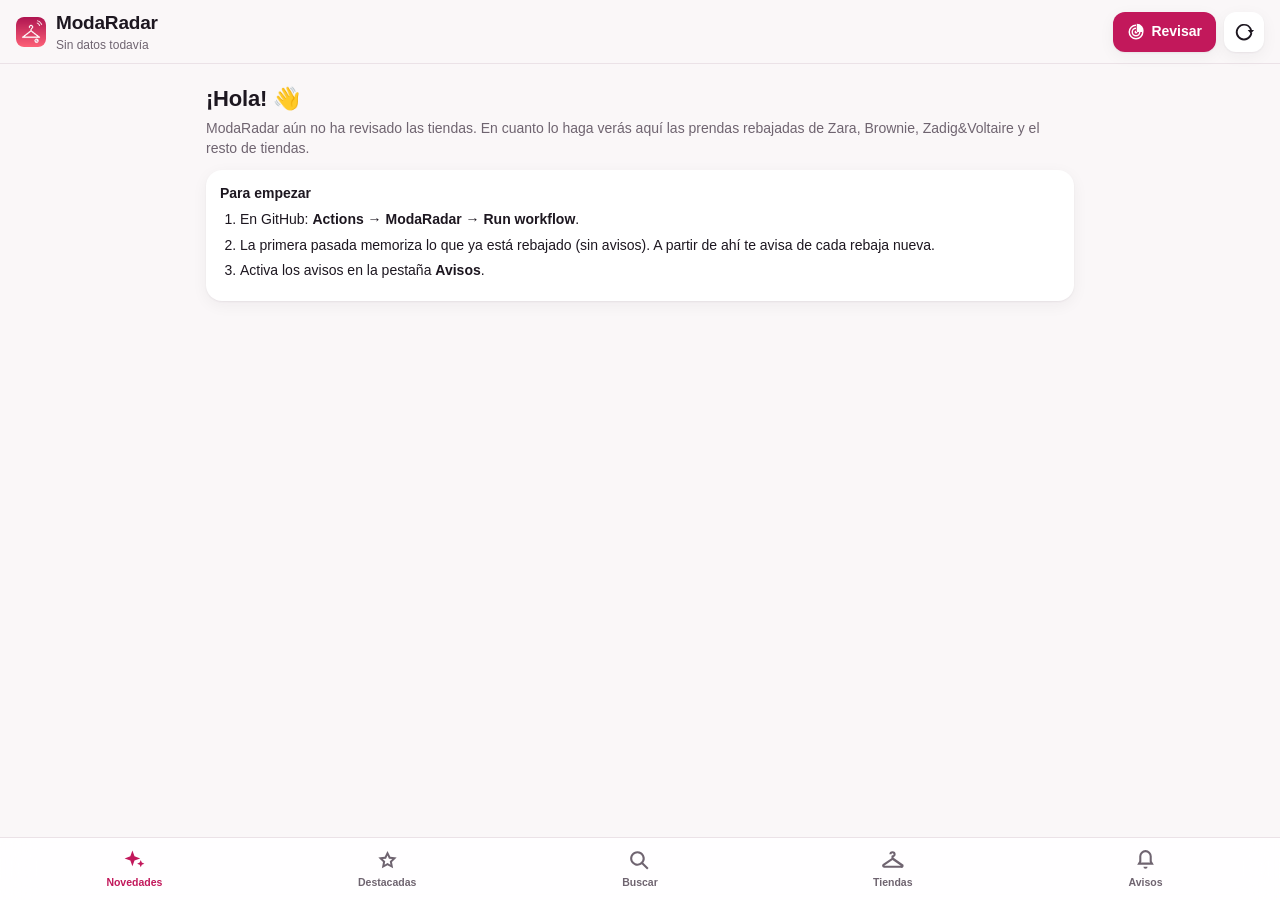
==== docs/index.html @ 4d30e572 "ModaRadar: avisos de rebajas y outlet de moda mujer Radar en Python (GitHub Actions cada 15 min con " ====
<!doctype html>
<html lang="es">
<head>
  <meta charset="utf-8">
  <meta name="viewport" content="width=device-width, initial-scale=1, viewport-fit=cover">
  <title>ModaRadar</title>
  <meta name="description" content="Avisos de rebajas y outlet de moda mujer: Zara, Brownie, Zadig&amp;Voltaire y más tiendas.">
  <meta name="theme-color" content="#faf7f8" media="(prefers-color-scheme: light)">
  <meta name="theme-color" content="#141016" media="(prefers-color-scheme: dark)">
  <meta name="apple-mobile-web-app-capable" content="yes">
  <meta name="mobile-web-app-capable" content="yes">
  <meta name="apple-mobile-web-app-title" content="ModaRadar">
  <meta name="apple-mobile-web-app-status-bar-style" content="default">
  <meta name="format-detection" content="telephone=no">
  <link rel="manifest" href="manifest.webmanifest">
  <link rel="icon" type="image/png" sizes="192x192" href="icons/icon-192.png">
  <link rel="apple-touch-icon" href="icons/apple-touch-icon.png">
  <link rel="stylesheet" href="styles.css">
</head>
<body>
  <header class="topbar">
    <div class="brand">
      <img src="icons/icon-192.png" alt="" width="30" height="30">
      <div>
        <h1>ModaRadar</h1>
        <p id="updated" class="muted">Cargando…</p>
      </div>
    </div>
    <div class="top-actions">
      <button id="runnow" class="run-btn" aria-label="Revisar las tiendas ahora">
        <svg viewBox="0 0 24 24" width="18" height="18" aria-hidden="true"><path fill="currentColor" d="M12 2a10 10 0 1 0 10 10h-2a8 8 0 1 1-8-8V2Zm0 4a6 6 0 1 0 6 6h-2a4 4 0 1 1-4-4V6Zm0 4a2 2 0 1 0 2 2h-2v-2Zm1-8.9V12h8.9A9 9 0 0 0 13 1.1Z"/></svg>
        <span>Revisar</span>
      </button>
      <button id="refresh" class="icon-btn" aria-label="Recargar los datos">
        <svg viewBox="0 0 24 24" width="22" height="22" aria-hidden="true"><path fill="currentColor" d="M12 5a7 7 0 0 1 6.6 4.7h-2.6l3.5 4.3 3.5-4.3h-2.3A9 9 0 1 0 21 13h-2a7 7 0 1 1-7-8Z"/></svg>
      </button>
    </div>
  </header>
  <div id="toast" class="toast" role="status" aria-live="polite" hidden></div>

  <div id="install-hint" class="install-hint" hidden>
    <span>Instálala: pulsa <b>Compartir</b> <svg viewBox="0 0 24 24" width="16" height="16" aria-hidden="true"><path fill="currentColor" d="M12 2 7.5 6.5l1.4 1.4L11 5.8V15h2V5.8l2.1 2.1 1.4-1.4L12 2ZM5 10v10a2 2 0 0 0 2 2h10a2 2 0 0 0 2-2V10h-3v2h1v8H7v-8h1v-2H5Z"/></svg> y luego <b>Añadir a pantalla de inicio</b>.</span>
    <button class="link-btn" data-dismiss-install>Cerrar</button>
  </div>

  <main id="view" tabindex="-1"></main>

  <nav class="tabbar" role="tablist">
    <button role="tab" data-tab="novedades" aria-selected="true">
      <svg viewBox="0 0 24 24" aria-hidden="true"><path fill="currentColor" d="M10 2.5 12 8l5.5 2-5.5 2-2 5.5L8 12l-5.5-2L8 8l2-5.5Zm8 9 1 2.5 2.5 1-2.5 1-1 2.5-1-2.5-2.5-1 2.5-1 1-2.5Z"/></svg>
      <span>Novedades</span>
    </button>
    <button role="tab" data-tab="destacadas" aria-selected="false">
      <svg viewBox="0 0 24 24" aria-hidden="true"><path fill="currentColor" d="m12 2.8 2.7 5.6 6.1.8-4.5 4.2 1.1 6.1L12 16.6l-5.4 2.9 1.1-6.1-4.5-4.2 6.1-.8L12 2.8Zm0 4.5-1.4 2.9-3.2.4 2.4 2.2-.6 3.2 2.8-1.5 2.8 1.5-.6-3.2 2.4-2.2-3.2-.4L12 7.3Z"/></svg>
      <span>Destacadas</span>
    </button>
    <button role="tab" data-tab="buscar" aria-selected="false">
      <svg viewBox="0 0 24 24" aria-hidden="true"><path fill="currentColor" d="M10 3a7 7 0 0 1 5.6 11.2l5.1 5.1-1.4 1.4-5.1-5.1A7 7 0 1 1 10 3Zm0 2a5 5 0 1 0 0 10 5 5 0 0 0 0-10Z"/></svg>
      <span>Buscar</span>
    </button>
    <button role="tab" data-tab="tiendas" aria-selected="false">
      <svg viewBox="0 0 24 24" aria-hidden="true"><path fill="currentColor" d="M12 3a3 3 0 0 1 3 3c0 1.2-.7 2.2-1.7 2.7l-.3.1v.6l8.2 5.6A2 2 0 0 1 20.1 19H3.9a2 2 0 0 1-1.1-3.6L11 9.8V8a1 1 0 0 1 .7-1A1 1 0 1 0 11 6H9a3 3 0 0 1 3-3Zm0 8.5L4 17h16l-8-5.5Z"/></svg>
      <span>Tiendas</span>
    </button>
    <button role="tab" data-tab="avisos" aria-selected="false">
      <svg viewBox="0 0 24 24" aria-hidden="true"><path fill="currentColor" d="M12 2a6 6 0 0 1 6 6v4.6l2 3.4H4l2-3.4V8a6 6 0 0 1 6-6Zm0 2a4 4 0 0 0-4 4v5.2L7.5 14h9l-.5-.8V8a4 4 0 0 0-4-4Zm-2 14h4a2 2 0 0 1-4 0Z"/></svg>
      <span>Avisos</span>
    </button>
  </nav>

  <script src="app.js" defer></script>
</body>
</html>
---- docs/styles.css ----
:root {
  --bg: #faf7f8;
  --surface: #ffffff;
  --surface-2: #f3edf0;
  --text: #1d1720;
  --muted: #6f6470;
  --line: #ebe2e7;
  --accent: #c2185b;        /* fucsia */
  --accent-ink: #ffffff;
  --accent-soft: #fce4ee;
  --hot: #e5383b;
  --gold: #f5b700;
  --ok: #16865a;
  --ok-soft: #dff5ea;
  --warn: #b25e00;
  --warn-soft: #fff0d9;
  --bad: #c2271b;
  --bad-soft: #fde4e1;
  --info: #3657d6;
  --info-soft: #e5ebff;
  --radius: 16px;
  --shadow: 0 1px 2px rgba(40, 20, 35, .06), 0 4px 16px rgba(40, 20, 35, .05);
  --tabbar-h: 58px;
  color-scheme: light;
}
@media (prefers-color-scheme: dark) {
  :root:not([data-theme="light"]) {
    --bg: #141016;
    --surface: #1f1a22;
    --surface-2: #2a232e;
    --text: #f6eef3;
    --muted: #b3a6b0;
    --line: #382f3c;
    --accent: #ff6fa3;
    --accent-ink: #1d1720;
    --accent-soft: #3d1a2a;
    --hot: #ff6b6b;
    --ok: #4cd394;
    --ok-soft: #173327;
    --warn: #ffb547;
    --warn-soft: #3a2b14;
    --bad: #ff7a6b;
    --bad-soft: #3d1c1a;
    --info: #8ea6ff;
    --info-soft: #1f2748;
    --shadow: none;
    color-scheme: dark;
  }
}
:root[data-theme="dark"] {
  --bg: #141016; --surface: #1f1a22; --surface-2: #2a232e; --text: #f6eef3; --muted: #b3a6b0;
  --line: #382f3c; --accent: #ff6fa3; --accent-ink: #1d1720; --accent-soft: #3d1a2a; --hot: #ff6b6b; --ok: #4cd394; --ok-soft: #173327;
  --warn: #ffb547; --warn-soft: #3a2b14; --bad: #ff7a6b; --bad-soft: #3d1c1a; --info: #8ea6ff;
  --info-soft: #1f2748; --shadow: none; color-scheme: dark;
}

* { box-sizing: border-box; }
html { -webkit-text-size-adjust: 100%; }
body {
  margin: 0;
  background: var(--bg);
  color: var(--text);
  font: 15px/1.4 -apple-system, BlinkMacSystemFont, "SF Pro Text", "Segoe UI", Roboto, sans-serif;
  -webkit-font-smoothing: antialiased;
  overflow-x: hidden;
}
button { font: inherit; color: inherit; }
a { color: var(--info); }
img { display: block; }
.muted { color: var(--muted); }
[hidden] { display: none !important; }

/* ── barra superior ─────────────────────────────────────────────────────── */
.topbar {
  position: sticky; top: 0; z-index: 10;
  display: flex; align-items: center; justify-content: space-between;
  padding: calc(env(safe-area-inset-top) + 10px) 16px 10px;
  background: color-mix(in srgb, var(--bg) 86%, transparent);
  -webkit-backdrop-filter: saturate(180%) blur(18px);
  backdrop-filter: saturate(180%) blur(18px);
  border-bottom: 1px solid var(--line);
}
.brand { display: flex; align-items: center; gap: 10px; }
.brand img { border-radius: 8px; }
.brand h1 { font-size: 19px; margin: 0; letter-spacing: -.01em; }
.brand p { margin: 0; font-size: 12px; }
.icon-btn {
  width: 40px; height: 40px; border-radius: 12px; border: 0;
  background: var(--surface); box-shadow: var(--shadow);
  display: grid; place-items: center; cursor: pointer;
}
.icon-btn.spin svg { animation: spin .8s linear infinite; }
.top-actions { display: flex; gap: 8px; align-items: center; }
.run-btn {
  height: 40px; padding: 0 14px; border-radius: 12px; border: 0; cursor: pointer;
  display: inline-flex; align-items: center; gap: 6px; font-weight: 700; font-size: 14px;
  background: var(--accent); color: var(--accent-ink); box-shadow: var(--shadow);
}
.run-btn[disabled] { opacity: .75; cursor: default; }
.run-btn.busy svg { animation: spin 1.2s linear infinite; }
.toast {
  position: fixed; left: 50%; transform: translateX(-50%); z-index: 20;
  bottom: calc(var(--tabbar-h) + env(safe-area-inset-bottom) + 14px);
  max-width: min(92vw, 520px); padding: 11px 16px; border-radius: 14px;
  background: var(--text); color: var(--bg); font-size: 14px; font-weight: 600; text-align: center;
  box-shadow: 0 6px 24px rgba(0, 0, 0, .25);
}
.field { display: flex; gap: 8px; margin-top: 10px; }
.field input {
  flex: 1; min-width: 0; padding: 10px 12px; border-radius: 10px; border: 1px solid var(--line);
  background: var(--surface-2); color: var(--text); font-size: 16px;
}
@keyframes spin { to { transform: rotate(360deg); } }

.install-hint {
  margin: 12px 16px 0; padding: 10px 12px; border-radius: 12px;
  background: var(--info-soft); color: var(--text); font-size: 13px;
  display: flex; gap: 10px; align-items: center; justify-content: space-between;
}
.install-hint svg { vertical-align: -3px; }
.link-btn { background: none; border: 0; color: var(--info); padding: 4px; cursor: pointer; }

/* ── contenido ──────────────────────────────────────────────────────────── */
main {
  padding: 12px 16px calc(var(--tabbar-h) + env(safe-area-inset-bottom) + 24px);
  max-width: 760px; margin: 0 auto; outline: none;
}
h2.section { font-size: 22px; margin: 8px 0 4px; letter-spacing: -.01em; }
h3.sub { font-size: 13px; text-transform: uppercase; letter-spacing: .06em; color: var(--muted); margin: 22px 4px 8px; font-weight: 600; }
.lead { margin: 0 0 12px; color: var(--muted); font-size: 14px; }

.segmented {
  display: grid; grid-auto-flow: column; grid-auto-columns: 1fr;
  background: var(--surface-2); padding: 3px; border-radius: 11px; margin: 4px 0 12px;
}
.segmented button {
  border: 0; background: none; padding: 7px 6px; border-radius: 9px; font-size: 13px; font-weight: 600;
  color: var(--muted); cursor: pointer; white-space: nowrap;
}
.segmented button[aria-pressed="true"] { background: var(--surface); color: var(--text); box-shadow: var(--shadow); }

.chips { display: flex; gap: 8px; overflow-x: auto; padding: 2px 0 10px; scrollbar-width: none; margin: 0 -16px; padding-left: 16px; padding-right: 16px; }
.chips::-webkit-scrollbar { display: none; }
.chip {
  flex: none; border: 1px solid var(--line); background: var(--surface); border-radius: 999px;
  padding: 6px 12px; font-size: 13px; cursor: pointer; white-space: nowrap;
}
.chip[aria-pressed="true"] { background: var(--text); color: var(--bg); border-color: var(--text); }
select.chip { appearance: none; -webkit-appearance: none; padding-right: 26px;
  background-image: linear-gradient(45deg, transparent 50%, currentColor 50%), linear-gradient(135deg, currentColor 50%, transparent 50%);
  background-position: calc(100% - 13px) 50%, calc(100% - 9px) 50%; background-size: 4px 4px; background-repeat: no-repeat; }

.list { display: grid; gap: 10px; }
.card {
  display: grid; grid-template-columns: 76px 1fr; gap: 12px; align-items: start;
  background: var(--surface); border-radius: var(--radius); padding: 10px; box-shadow: var(--shadow);
  text-decoration: none; color: inherit; position: relative; min-width: 0;
}
.card.noimg { grid-template-columns: 1fr; }
.thumb {
  width: 76px; height: 76px; border-radius: 12px; background: #fff; object-fit: cover;
  border: 1px solid var(--line);
}
.thumb.ph { display: grid; place-items: center; color: var(--muted); font-size: 26px; background: var(--surface-2); }
.card .body { min-width: 0; }
.card .title {
  font-weight: 600; font-size: 14.5px; line-height: 1.3; margin: 0 0 4px;
  display: -webkit-box; -webkit-line-clamp: 3; -webkit-box-orient: vertical; overflow: hidden; overflow-wrap: anywhere;
}
.meta { display: flex; flex-wrap: wrap; gap: 6px; align-items: center; font-size: 12.5px; color: var(--muted); }
.price { font-weight: 700; font-size: 16px; color: var(--text); font-variant-numeric: tabular-nums; }
.price s { color: var(--muted); font-weight: 400; font-size: 12.5px; margin-left: 4px; }
.pill { font-size: 11.5px; font-weight: 600; padding: 2px 8px; border-radius: 999px; white-space: nowrap; }
.pill.ok { background: var(--ok-soft); color: var(--ok); }
.pill.no { background: var(--bad-soft); color: var(--bad); }
.pill.warn { background: var(--warn-soft); color: var(--warn); }
.pill.info { background: var(--info-soft); color: var(--info); }
.pill.accent { background: var(--accent-soft); color: var(--accent); }
.hint { margin-top: 6px; font-size: 12.5px; color: var(--ok); font-weight: 600; }
.value { margin-top: 6px; font-size: 12.5px; line-height: 1.45; color: var(--muted); display: grid; gap: 2px; }
.value div { overflow-wrap: anywhere; }
.hint a { color: inherit; }

.empty { text-align: center; color: var(--muted); padding: 36px 12px; }
.empty b { color: var(--text); display: block; font-size: 16px; margin-bottom: 4px; }

/* ── buscador ───────────────────────────────────────────────────────────── */
.search {
  display: flex; align-items: center; gap: 8px; background: var(--surface-2); border-radius: 12px;
  padding: 0 12px; margin: 6px 0 10px;
}
.search input {
  flex: 1; border: 0; background: none; padding: 11px 0; font-size: 16px; color: var(--text); outline: none; min-width: 0;
}
.quick { display: grid; grid-template-columns: repeat(2, minmax(0, 1fr)); gap: 8px; margin-bottom: 14px; }
.quick a {
  display: flex; align-items: center; justify-content: center; gap: 6px; text-decoration: none; color: var(--text);
  background: var(--surface); border-radius: 12px; padding: 10px 8px; font-size: 13.5px; font-weight: 600; box-shadow: var(--shadow);
  text-align: center;
}
.quick a small { display: block; font-weight: 400; color: var(--muted); font-size: 11px; }

.compare { background: var(--surface); border-radius: var(--radius); padding: 12px; box-shadow: var(--shadow); }
.compare h4 { margin: 0 0 8px; font-size: 14.5px; line-height: 1.3; overflow-wrap: anywhere; }
.offer { display: grid; grid-template-columns: 1fr auto; gap: 8px; align-items: center; padding: 8px 0; border-top: 1px solid var(--line); text-decoration: none; color: inherit; }
.offer:first-of-type { border-top: 0; }
.offer .who { font-size: 13.5px; min-width: 0; }
.offer .who small { display: block; color: var(--muted); font-size: 12px; white-space: nowrap; overflow: hidden; text-overflow: ellipsis; }
.offer.best .price { color: var(--ok); }
.badge-best { font-size: 11px; font-weight: 700; color: var(--ok); margin-left: 4px; }

/* ── tiendas ────────────────────────────────────────────────────────────── */
.store { background: var(--surface); border-radius: var(--radius); padding: 14px; box-shadow: var(--shadow); }
.store-head { display: grid; grid-template-columns: 52px 1fr; gap: 12px; align-items: center; }
.ring { --v: 0; width: 52px; height: 52px; border-radius: 50%; display: grid; place-items: center;
  background: conic-gradient(var(--ring-color, var(--ok)) calc(var(--v) * 1%), var(--surface-2) 0); }
.ring span { width: 42px; height: 42px; border-radius: 50%; background: var(--surface); display: grid; place-items: center; font-weight: 800; font-size: 15px; }
.store h4 { margin: 0; font-size: 16px; display: flex; gap: 6px; align-items: center; flex-wrap: wrap; }
.store .facts { margin: 10px 0 0; display: grid; gap: 6px; font-size: 13px; }
.store .facts div { display: flex; justify-content: space-between; gap: 12px; }
.store .facts dt { color: var(--muted); }
.store .facts dd { margin: 0; text-align: right; font-weight: 600; }
.store .note { margin: 10px 0 0; font-size: 12.5px; color: var(--warn); background: var(--warn-soft); padding: 8px 10px; border-radius: 10px; }
.store .actions { display: flex; gap: 8px; margin-top: 12px; flex-wrap: wrap; }
.btn {
  display: inline-flex; align-items: center; gap: 6px; padding: 8px 14px; border-radius: 10px; border: 0; cursor: pointer;
  background: var(--accent); color: var(--accent-ink); text-decoration: none; font-weight: 600; font-size: 13.5px;
}
.btn.ghost { background: var(--surface-2); color: var(--text); }
.stars { color: var(--gold); letter-spacing: 1px; }

.tips { background: var(--surface); border-radius: var(--radius); padding: 4px 14px; box-shadow: var(--shadow); }
.tips li { padding: 10px 0; border-top: 1px solid var(--line); font-size: 13.5px; list-style: none; }
.tips li:first-child { border-top: 0; }
.tips ul { margin: 0; padding: 0; }

/* ── avisos ─────────────────────────────────────────────────────────────── */
.panel { background: var(--surface); border-radius: var(--radius); padding: 14px; box-shadow: var(--shadow); font-size: 14px; }
.panel ol { margin: 6px 0 0; padding-left: 20px; }
.panel li { margin: 6px 0; }
.status-row { display: grid; grid-template-columns: 1fr auto; gap: 8px; padding: 9px 0; border-top: 1px solid var(--line); align-items: center; font-size: 13.5px; }
.status-row:first-child { border-top: 0; }
.status-row small { display: block; color: var(--muted); font-size: 12px; overflow-wrap: anywhere; }
.tags { display: flex; flex-wrap: wrap; gap: 6px; margin-top: 6px; }
code { background: var(--surface-2); padding: 1px 5px; border-radius: 6px; font-size: 12.5px; }

/* ── barra de pestañas ──────────────────────────────────────────────────── */
.tabbar {
  position: fixed; left: 0; right: 0; bottom: 0; z-index: 10;
  display: grid; grid-template-columns: repeat(5, 1fr);
  padding: 6px 8px calc(env(safe-area-inset-bottom) + 6px);
  background: color-mix(in srgb, var(--surface) 88%, transparent);
  -webkit-backdrop-filter: saturate(180%) blur(18px);
  backdrop-filter: saturate(180%) blur(18px);
  border-top: 1px solid var(--line);
}
.tabbar button {
  border: 0; background: none; display: grid; justify-items: center; gap: 2px; padding: 4px 0; cursor: pointer;
  color: var(--muted); font-size: 10.5px; font-weight: 600;
}
.tabbar svg { width: 25px; height: 25px; }
.tabbar button[aria-selected="true"] { color: var(--accent); }

@media (min-width: 640px) {
  .quick { grid-template-columns: repeat(4, minmax(0, 1fr)); }
}
@media (prefers-reduced-motion: reduce) { .icon-btn.spin svg { animation: none; } }

/* chollos */
.pill.hot { background: linear-gradient(135deg, #ff5d73, #d6204e); color: #fff; }
.hint.hot { color: var(--accent); }
.card.deal { box-shadow: inset 0 0 0 1.5px color-mix(in srgb, var(--accent) 45%, transparent), var(--shadow); }
.card.tap { cursor: pointer; -webkit-tap-highlight-color: transparent; }
.card.tap:active { transform: scale(.985); }
select.chip[aria-pressed="true"] { background-color: var(--text); color: var(--bg); border-color: var(--text); }

/* ficha del producto */
body.locked { overflow: hidden; }
.sheet-back { position: fixed; inset: 0; z-index: 60; background: rgba(10, 10, 25, .45); display: flex; align-items: flex-end; justify-content: center; animation: sheet-fade .15s ease-out; }
.sheet { position: relative; width: 100%; max-width: 640px; max-height: 88vh; overflow-y: auto; overscroll-behavior: contain;
  background: var(--bg); border-radius: 22px 22px 0 0; padding: 10px 16px calc(20px + env(safe-area-inset-bottom)); animation: sheet-up .22s ease-out; }
.sheet .grab { width: 40px; height: 5px; border-radius: 3px; background: var(--line); margin: 0 auto 10px; }
.sheet-x { position: absolute; top: 10px; right: 12px; width: 32px; height: 32px; border-radius: 50%; border: 0; background: var(--surface-2); color: var(--text); font-size: 15px; cursor: pointer; }
.sheet-top { display: grid; grid-template-columns: 96px 1fr; gap: 12px; align-items: start; padding-right: 36px; }
.sheet-top .thumb { width: 96px; height: 96px; }
.sheet-top .title { margin: 0 0 6px; font-weight: 700; font-size: 16px; line-height: 1.3; overflow-wrap: anywhere; }
.deal-box { margin-top: 12px; padding: 10px 12px; border-radius: 12px; background: var(--accent-soft); color: var(--accent); font-size: 14px; }
.sheet-actions { display: flex; gap: 8px; margin-top: 12px; flex-wrap: wrap; }
.sheet-actions .btn:first-child { flex: 1; text-align: center; }
.sheet-note { margin: 8px 0 0; font-size: 12.5px; }
.offer.current { background: var(--surface-2); margin: 0 -12px; padding-left: 12px; padding-right: 12px; }
.toplist div { display: flex; justify-content: space-between; gap: 10px; padding: 5px 0; border-top: 1px solid var(--line); font-size: 14px; }
.toplist div:first-child { border-top: 0; }
.toplist small { display: block; }
@keyframes sheet-up { from { transform: translateY(40px); opacity: .6; } to { transform: none; opacity: 1; } }
@keyframes sheet-fade { from { opacity: 0; } to { opacity: 1; } }
@media (prefers-reduced-motion: reduce) { .sheet, .sheet-back { animation: none; } }

/* colecciones vigiladas */
.kind-best { font-size: 13px; padding: 2px 0 8px; color: var(--text); }
.offer.tap { cursor: pointer; }
.offer.tap:active { background: var(--surface-2); }
.more-row { width: 100%; margin-top: 8px; }

/* ── ModaRadar: cuadrícula de prendas ───────────────────────────────────── */
.grid { display: grid; grid-template-columns: repeat(2, minmax(0, 1fr)); gap: 12px 10px; }
.pcard { background: var(--surface); border-radius: var(--radius); overflow: hidden; box-shadow: var(--shadow); min-width: 0; cursor: pointer; -webkit-tap-highlight-color: transparent; }
.pcard:active { transform: scale(.985); }
.pcard.hot { box-shadow: inset 0 0 0 1.5px color-mix(in srgb, var(--hot) 55%, transparent), var(--shadow); }
.pmedia { position: relative; aspect-ratio: 3 / 4; background: var(--surface-2); }
.pimg { width: 100%; height: 100%; object-fit: cover; }
.pimg.ph, .simg.ph { display: grid; place-items: center; font-size: 40px; color: var(--muted); }
.off { position: absolute; left: 8px; top: 8px; background: var(--accent); color: #fff; font-weight: 800; font-size: 13px;
  padding: 3px 8px; border-radius: 999px; font-variant-numeric: tabular-nums; box-shadow: 0 2px 8px rgba(0,0,0,.15); }
.off.hot { background: linear-gradient(135deg, #ff5d73, #d6204e); }
.off.big { font-size: 16px; padding: 5px 11px; left: 12px; top: 12px; }
.star { position: absolute; right: 8px; top: 8px; font-size: 14px; background: rgba(255,255,255,.9); border-radius: 999px; padding: 2px 5px; }
.sold { position: absolute; left: 0; right: 0; bottom: 0; background: rgba(20, 16, 22, .72); color: #fff; font-size: 12px; font-weight: 700; text-align: center; padding: 5px; letter-spacing: .02em; }
.pbody { padding: 8px 10px 10px; display: grid; gap: 3px; }
.pshop { font-size: 11.5px; font-weight: 700; color: var(--muted); text-transform: uppercase; letter-spacing: .04em; white-space: nowrap; overflow: hidden; text-overflow: ellipsis; }
.ptitle { margin: 0; font-size: 13.5px; line-height: 1.3; font-weight: 500; display: -webkit-box; -webkit-line-clamp: 2; -webkit-box-orient: vertical; overflow: hidden; overflow-wrap: anywhere; min-height: 2.6em; }
.prices { display: flex; align-items: baseline; gap: 6px; flex-wrap: wrap; }
.prices .price { color: var(--accent); font-size: 16px; }
.was { color: var(--muted); font-size: 12.5px; font-weight: 400; }
.price.sm { font-size: 14px; }
.price.lg { font-size: 22px; color: var(--accent); }
.psizes { font-size: 11.5px; color: var(--text); white-space: nowrap; overflow: hidden; text-overflow: ellipsis; }
.psizes .mine, .size.mine { color: var(--ok); }
.drop { color: var(--warn); font-weight: 600; }
.pill.star-pill { background: #fff4cc; color: #8a6200; }
.linkchip { text-decoration: none; color: var(--text); }
p.note { margin: 0 0 12px; font-size: 12.5px; color: var(--muted); background: var(--surface-2); padding: 8px 10px; border-radius: 10px; }
.store p.note { color: var(--warn); background: var(--warn-soft); margin-top: 10px; }
.ring span { font-size: 13px; }
.facts-box { margin-top: 12px; display: grid; gap: 4px; font-size: 13.5px; }
.size-chips { display: flex; flex-wrap: wrap; gap: 6px; }
.size { border: 1px solid var(--line); background: var(--surface); border-radius: 8px; padding: 4px 10px; font-size: 13px; font-weight: 600; }
.size.mine { border-color: var(--ok); background: var(--ok-soft); }
.sheet-media { position: relative; margin: 0 -16px 12px; background: var(--surface-2); }
.simg { width: 100%; max-height: 52vh; aspect-ratio: 3 / 4; object-fit: contain; background: var(--surface-2); }
.stitle { margin: 0 0 6px; font-weight: 700; font-size: 17px; line-height: 1.3; padding-right: 8px; overflow-wrap: anywhere; }
.sheet .grid { margin-top: 4px; }
.kind-best { margin: -2px 4px 8px; }
@media (min-width: 560px) { .grid { grid-template-columns: repeat(3, minmax(0, 1fr)); } }
@media (min-width: 720px) { .grid { grid-template-columns: repeat(4, minmax(0, 1fr)); } main { max-width: 900px; } }
.sheet-x { z-index: 3; box-shadow: var(--shadow); }
.ring { width: 58px; height: 58px; }
.ring span { width: 47px; height: 47px; font-size: 12.5px; letter-spacing: -.03em; }
.store-head { grid-template-columns: 58px 1fr; }
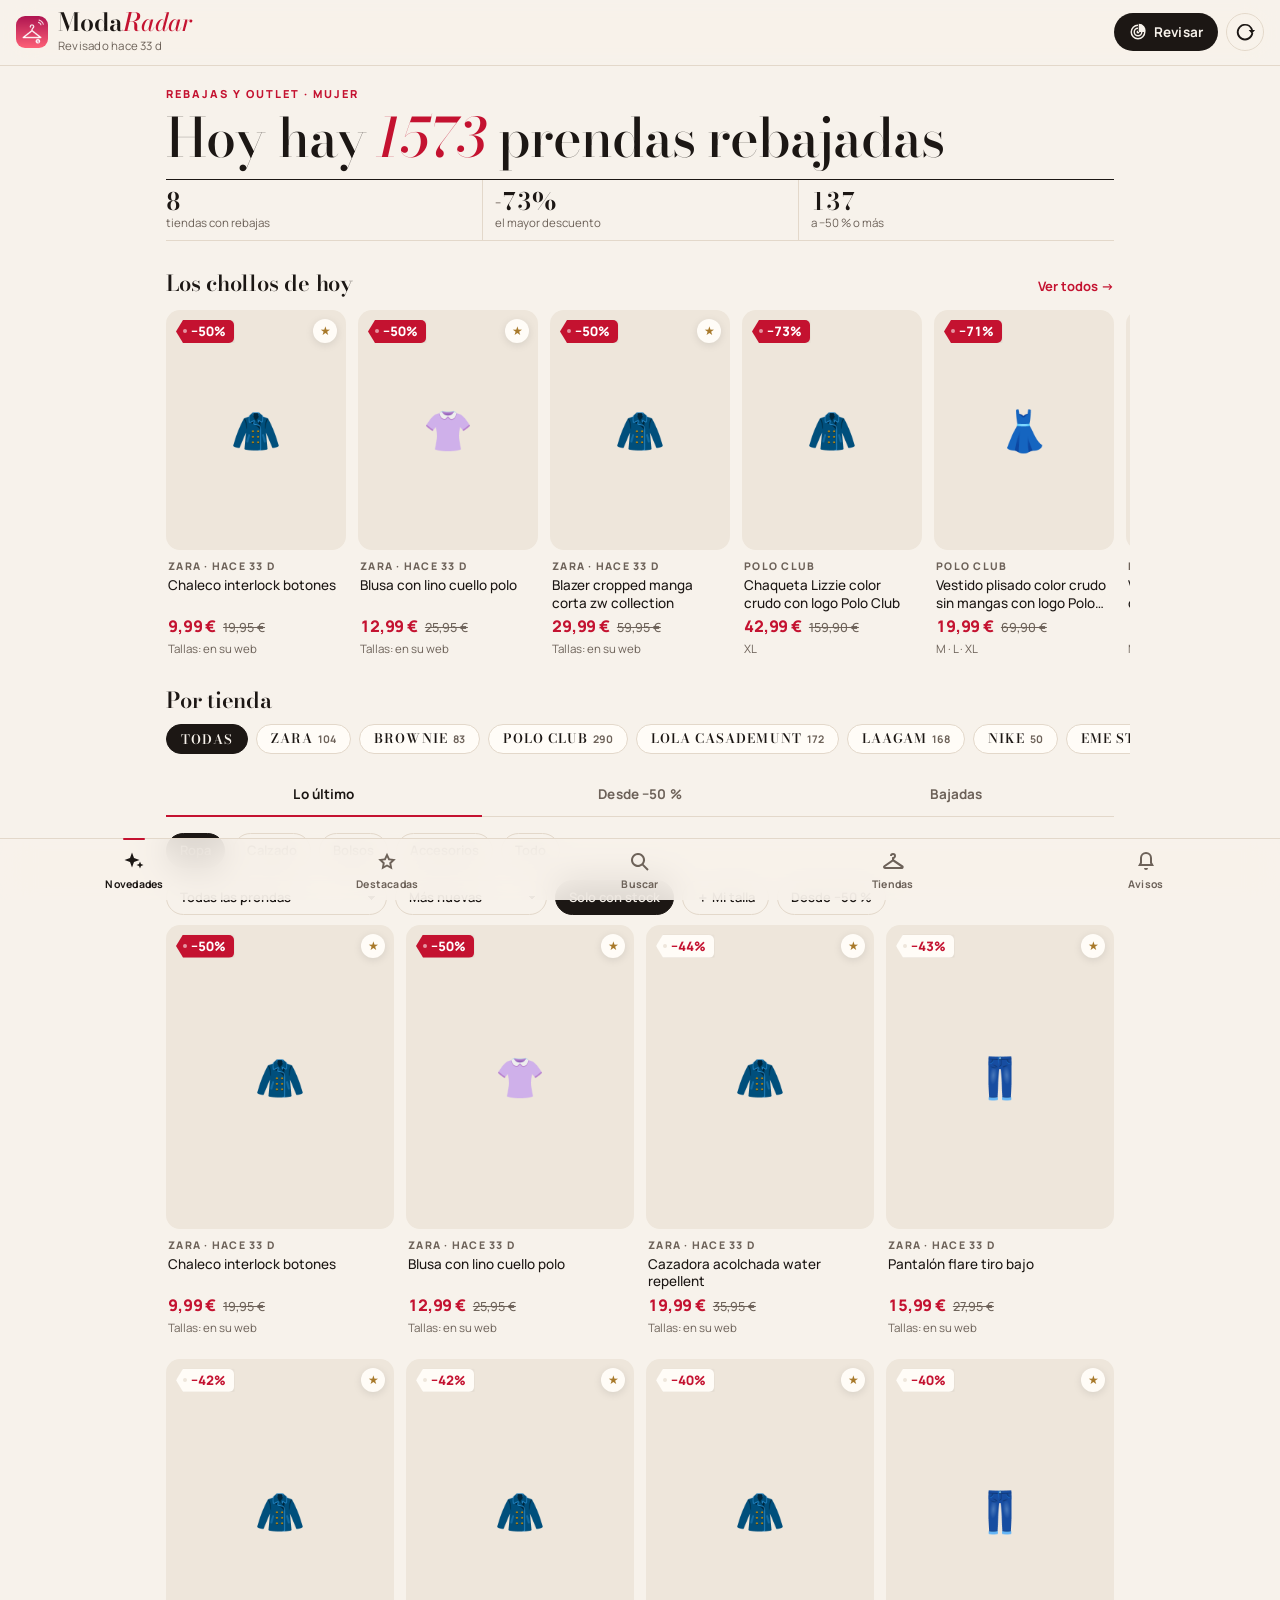
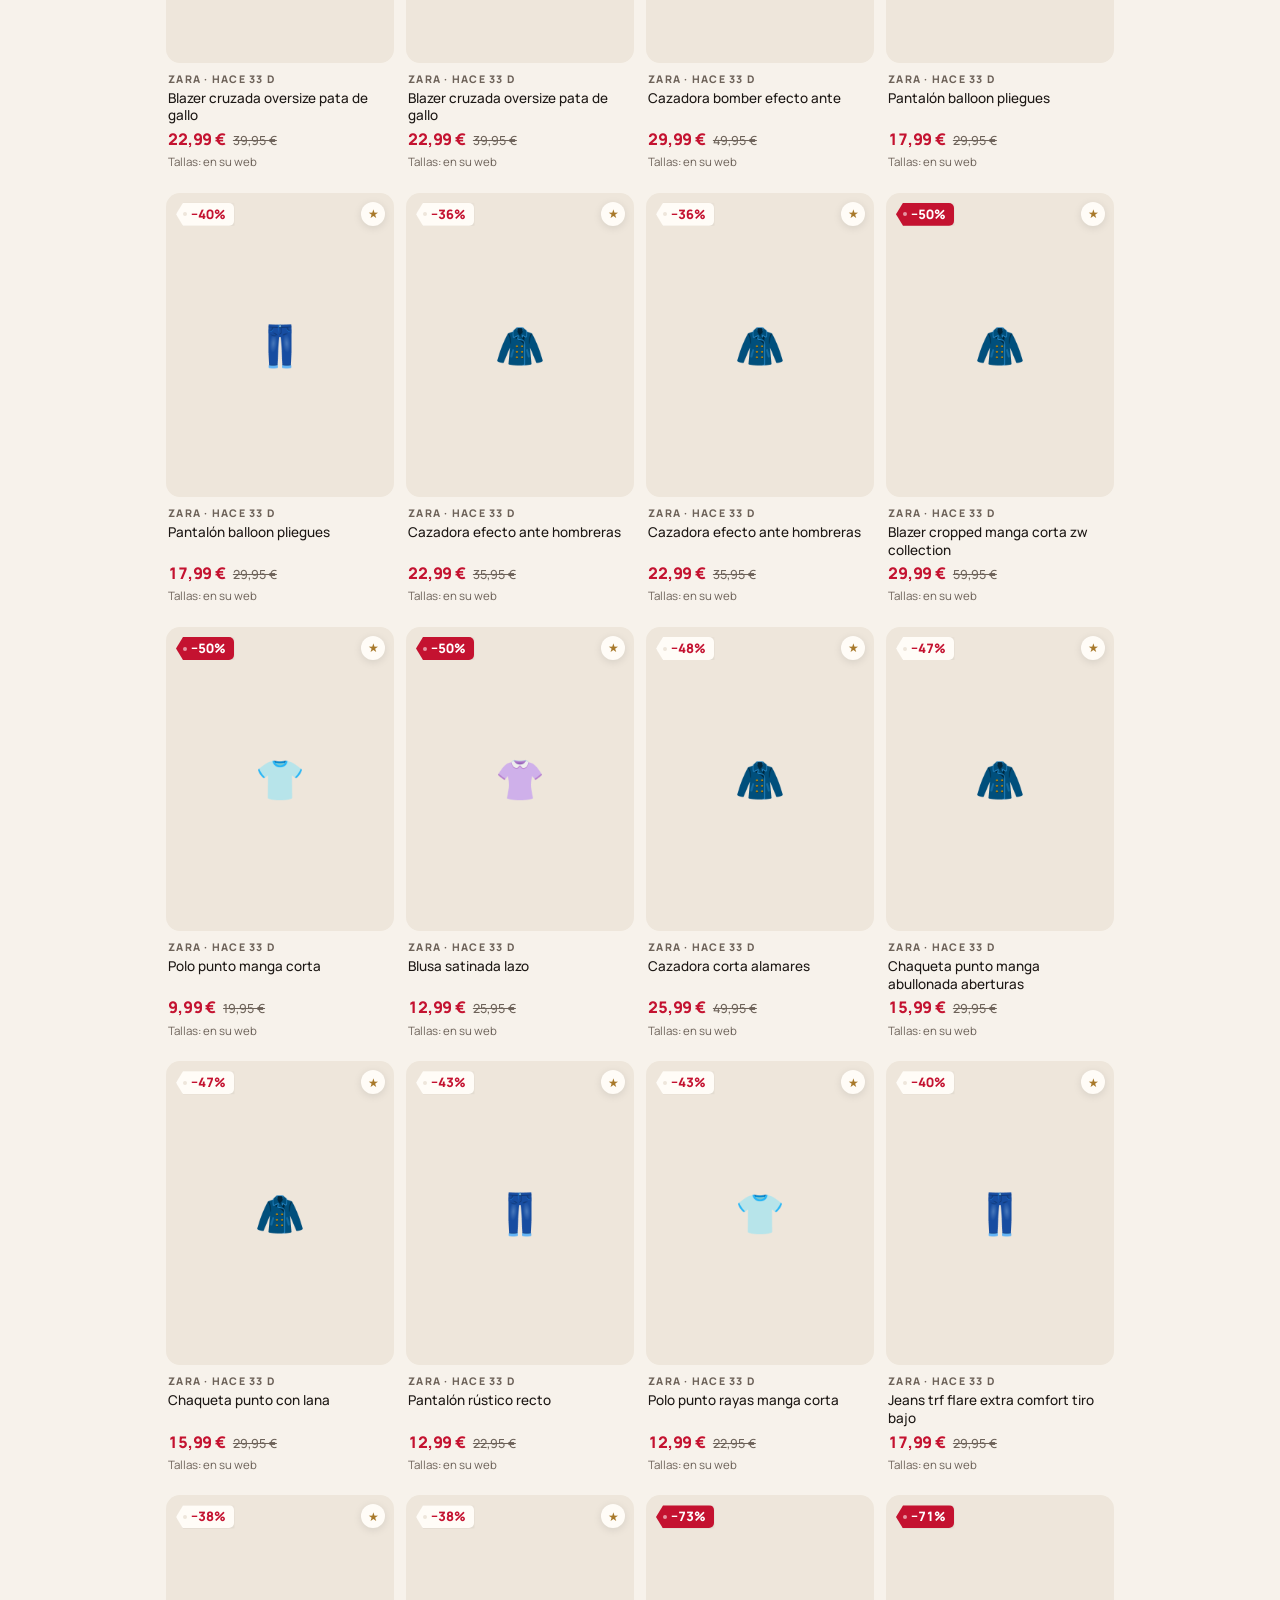
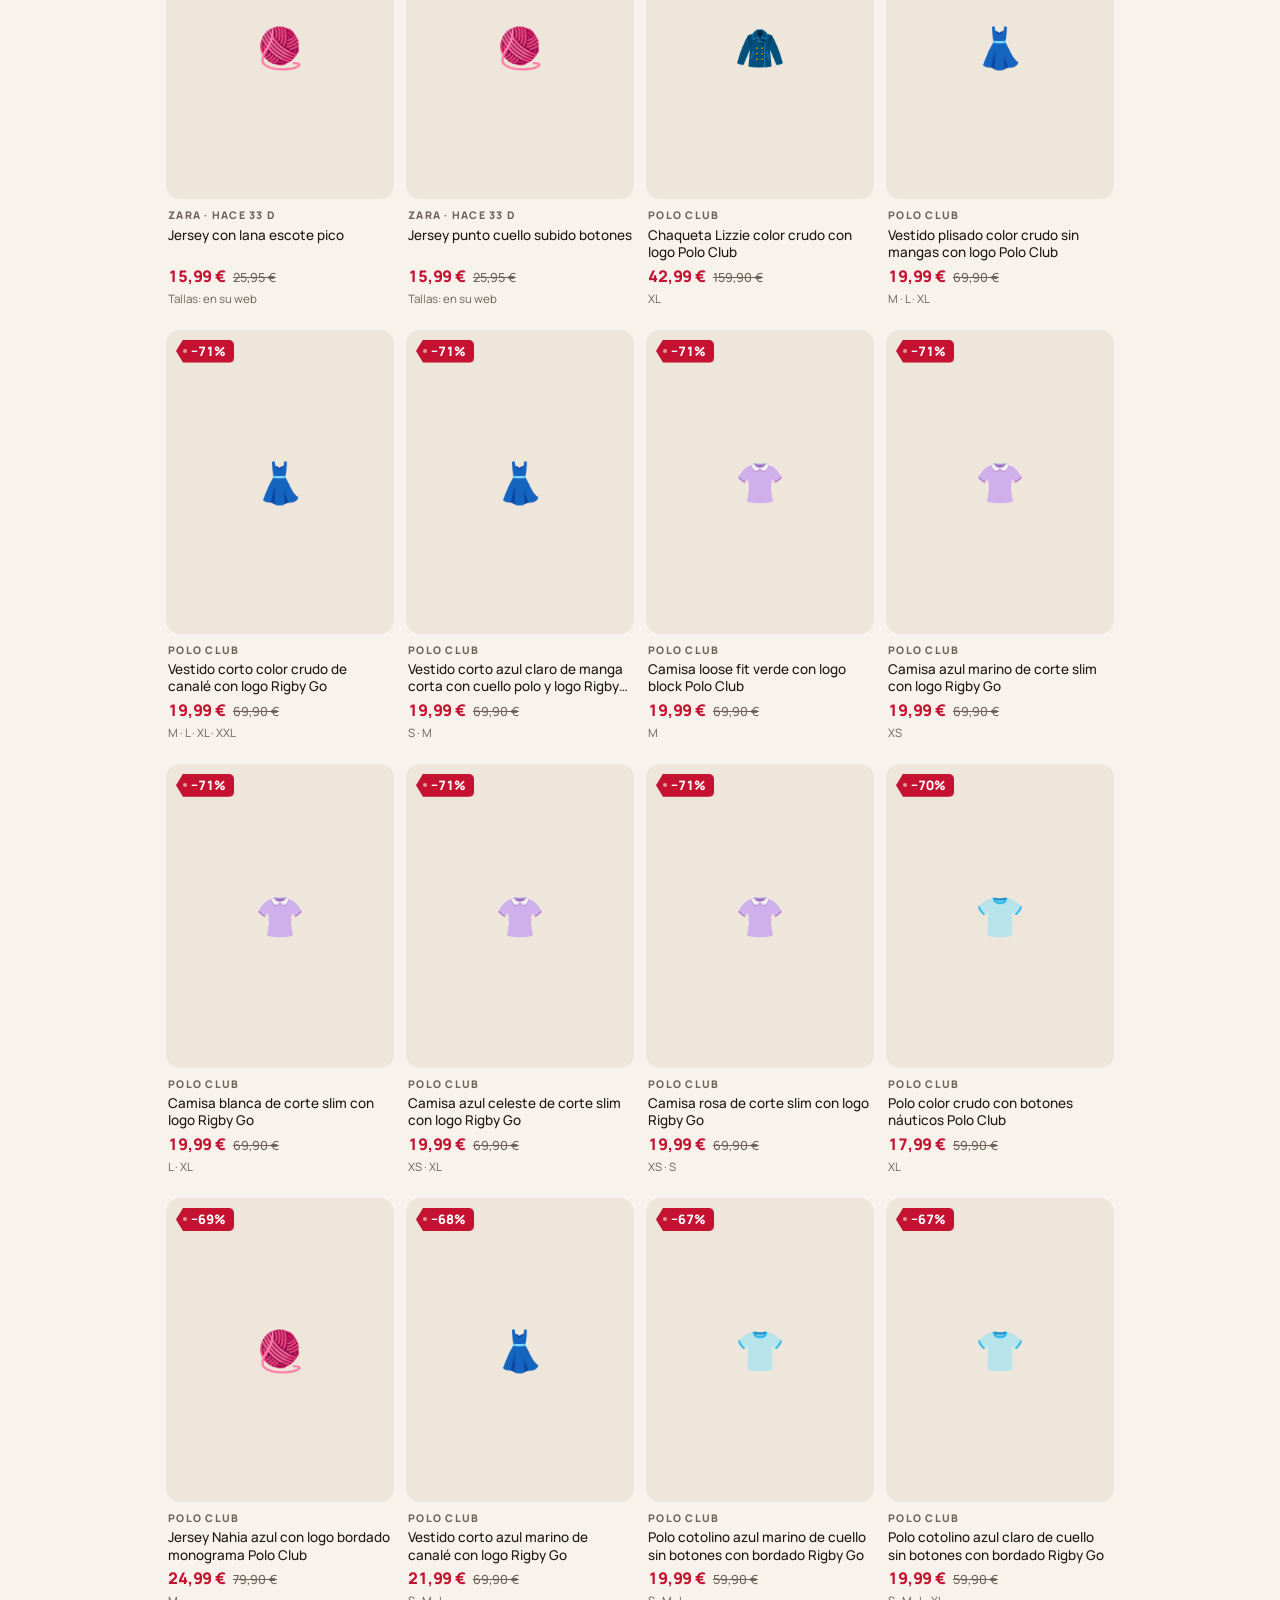
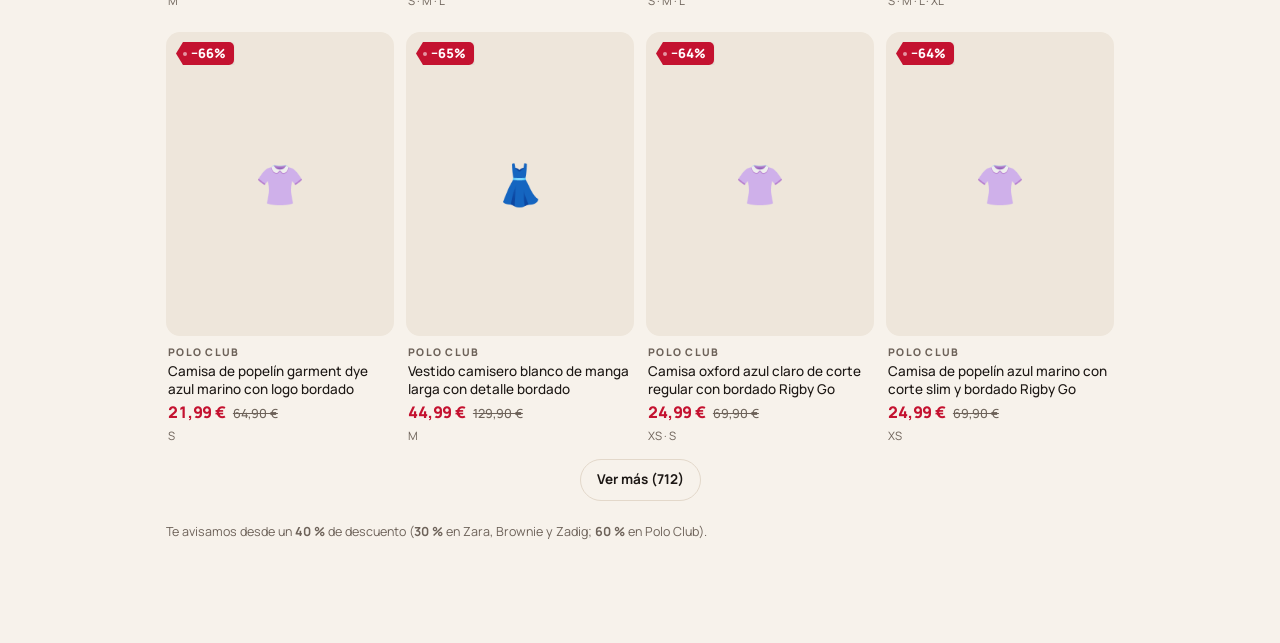
==== commit 9c1dd36c: "Nuevo diseño y más tiendas: Fifty Outlet, Desigual, Cortefiel, Bimba y Lola… - App rediseñada con es" ====
--- a/docs/index.html
+++ b/docs/index.html
@@ -5,8 +5,8 @@
   <meta name="viewport" content="width=device-width, initial-scale=1, viewport-fit=cover">
   <title>ModaRadar</title>
   <meta name="description" content="Avisos de rebajas y outlet de moda mujer: Zara, Brownie, Zadig&amp;Voltaire y más tiendas.">
-  <meta name="theme-color" content="#faf7f8" media="(prefers-color-scheme: light)">
-  <meta name="theme-color" content="#141016" media="(prefers-color-scheme: dark)">
+  <meta name="theme-color" content="#f7f2eb" media="(prefers-color-scheme: light)">
+  <meta name="theme-color" content="#14100e" media="(prefers-color-scheme: dark)">
   <meta name="apple-mobile-web-app-capable" content="yes">
   <meta name="mobile-web-app-capable" content="yes">
   <meta name="apple-mobile-web-app-title" content="ModaRadar">
@@ -15,14 +15,17 @@
   <link rel="manifest" href="manifest.webmanifest">
   <link rel="icon" type="image/png" sizes="192x192" href="icons/icon-192.png">
   <link rel="apple-touch-icon" href="icons/apple-touch-icon.png">
+  <link rel="preconnect" href="https://fonts.googleapis.com">
+  <link rel="preconnect" href="https://fonts.gstatic.com" crossorigin>
+  <link rel="stylesheet" href="https://fonts.googleapis.com/css2?family=Bodoni+Moda:ital,opsz,wght@0,6..96,400..800;1,6..96,400..700&family=Manrope:wght@400;500;600;700;800&display=swap">
   <link rel="stylesheet" href="styles.css">
 </head>
 <body>
   <header class="topbar">
     <div class="brand">
-      <img src="icons/icon-192.png" alt="" width="30" height="30">
+      <img src="icons/icon-192.png" alt="" width="32" height="32">
       <div>
-        <h1>ModaRadar</h1>
+        <h1 class="wordmark">Moda<em>Radar</em></h1>
         <p id="updated" class="muted">Cargando…</p>
       </div>
     </div>
@@ -43,7 +46,15 @@
     <button class="link-btn" data-dismiss-install>Cerrar</button>
   </div>
 
-  <main id="view" tabindex="-1"></main>
+  <main id="view" tabindex="-1">
+    <div class="hero" aria-hidden="true"><div class="skel line short"></div><div class="skel line" style="height:38px;margin-top:14px"></div><div class="skel line" style="height:38px;width:70%"></div></div>
+    <div class="grid" style="margin-top:28px" aria-hidden="true">
+      <div><div class="skel media"></div><div class="skel line short"></div><div class="skel line"></div></div>
+      <div><div class="skel media"></div><div class="skel line short"></div><div class="skel line"></div></div>
+      <div><div class="skel media"></div><div class="skel line short"></div><div class="skel line"></div></div>
+      <div><div class="skel media"></div><div class="skel line short"></div><div class="skel line"></div></div>
+    </div>
+  </main>
 
   <nav class="tabbar" role="tablist">
     <button role="tab" data-tab="novedades" aria-selected="true">
--- a/docs/styles.css
+++ b/docs/styles.css
@@ -1,349 +1,394 @@
+/* ModaRadar · estilo de revista de moda: papel marfil, tinta y el rojo de las etiquetas de rebajas.
+   Tipos: Bodoni Moda (titulares y marcas, como las cabeceras de moda) + Manrope (interfaz). */
 :root {
-  --bg: #faf7f8;
-  --surface: #ffffff;
-  --surface-2: #f3edf0;
-  --text: #1d1720;
-  --muted: #6f6470;
-  --line: #ebe2e7;
-  --accent: #c2185b;        /* fucsia */
-  --accent-ink: #ffffff;
-  --accent-soft: #fce4ee;
-  --hot: #e5383b;
-  --gold: #f5b700;
-  --ok: #16865a;
-  --ok-soft: #dff5ea;
-  --warn: #b25e00;
-  --warn-soft: #fff0d9;
-  --bad: #c2271b;
-  --bad-soft: #fde4e1;
-  --info: #3657d6;
-  --info-soft: #e5ebff;
+  --paper: #f7f2eb;
+  --card: #fffcf7;
+  --sunk: #eee6db;
+  --ink: #1c1714;
+  --ink-2: #6d6259;
+  --rule: #e3d8ca;
+  --sale: #c41230;          /* rojo rebajas */
+  --sale-ink: #ffffff;
+  --sale-soft: #f8e0df;
+  --gold: #a8792a;
+  --gold-soft: #f4e8d0;
+  --ok: #2d7a4c;
+  --ok-soft: #e1f0e5;
+  --warn: #9a5b07;
+  --warn-soft: #f8ead3;
+  --bad: #b3261e;
+  --bad-soft: #f9e0dd;
+  --info: #3c5a86;
+  --info-soft: #e3eaf4;
+  --serif: "Bodoni Moda", "Bodoni 72", "Didot", "Playfair Display", Georgia, serif;
+  --sans: "Manrope", -apple-system, BlinkMacSystemFont, "Segoe UI", Roboto, sans-serif;
   --radius: 16px;
-  --shadow: 0 1px 2px rgba(40, 20, 35, .06), 0 4px 16px rgba(40, 20, 35, .05);
-  --tabbar-h: 58px;
+  --shadow: 0 1px 2px rgba(40, 25, 15, .05), 0 8px 24px rgba(40, 25, 15, .06);
+  --tabbar-h: 62px;
+  /* nombres antiguos (los usa algún estilo en línea) */
+  --bg: var(--paper); --surface: var(--card); --surface-2: var(--sunk); --text: var(--ink);
+  --muted: var(--ink-2); --line: var(--rule); --accent: var(--sale); --accent-soft: var(--sale-soft); --hot: var(--sale);
   color-scheme: light;
 }
 @media (prefers-color-scheme: dark) {
   :root:not([data-theme="light"]) {
-    --bg: #141016;
-    --surface: #1f1a22;
-    --surface-2: #2a232e;
-    --text: #f6eef3;
-    --muted: #b3a6b0;
-    --line: #382f3c;
-    --accent: #ff6fa3;
-    --accent-ink: #1d1720;
-    --accent-soft: #3d1a2a;
-    --hot: #ff6b6b;
-    --ok: #4cd394;
-    --ok-soft: #173327;
-    --warn: #ffb547;
-    --warn-soft: #3a2b14;
-    --bad: #ff7a6b;
-    --bad-soft: #3d1c1a;
-    --info: #8ea6ff;
-    --info-soft: #1f2748;
-    --shadow: none;
+    --paper: #14100e; --card: #1e1916; --sunk: #2a231f; --ink: #f5ede4; --ink-2: #b3a597; --rule: #3a312b;
+    --sale: #ff4d63; --sale-ink: #1a0b0e; --sale-soft: #3b1a1e; --gold: #e0b465; --gold-soft: #3a2e19;
+    --ok: #5fd08f; --ok-soft: #173326; --warn: #f2b45a; --warn-soft: #3a2a12; --bad: #ff8277; --bad-soft: #3d1c1a;
+    --info: #9bb6e4; --info-soft: #1f2a3d; --shadow: 0 1px 0 rgba(255, 255, 255, .03);
     color-scheme: dark;
   }
 }
 :root[data-theme="dark"] {
-  --bg: #141016; --surface: #1f1a22; --surface-2: #2a232e; --text: #f6eef3; --muted: #b3a6b0;
-  --line: #382f3c; --accent: #ff6fa3; --accent-ink: #1d1720; --accent-soft: #3d1a2a; --hot: #ff6b6b; --ok: #4cd394; --ok-soft: #173327;
-  --warn: #ffb547; --warn-soft: #3a2b14; --bad: #ff7a6b; --bad-soft: #3d1c1a; --info: #8ea6ff;
-  --info-soft: #1f2748; --shadow: none; color-scheme: dark;
+  --paper: #14100e; --card: #1e1916; --sunk: #2a231f; --ink: #f5ede4; --ink-2: #b3a597; --rule: #3a312b;
+  --sale: #ff4d63; --sale-ink: #1a0b0e; --sale-soft: #3b1a1e; --gold: #e0b465; --gold-soft: #3a2e19;
+  --ok: #5fd08f; --ok-soft: #173326; --warn: #f2b45a; --warn-soft: #3a2a12; --bad: #ff8277; --bad-soft: #3d1c1a;
+  --info: #9bb6e4; --info-soft: #1f2a3d; --shadow: 0 1px 0 rgba(255, 255, 255, .03);
+  color-scheme: dark;
 }
 
 * { box-sizing: border-box; }
 html { -webkit-text-size-adjust: 100%; }
 body {
-  margin: 0;
-  background: var(--bg);
-  color: var(--text);
-  font: 15px/1.4 -apple-system, BlinkMacSystemFont, "SF Pro Text", "Segoe UI", Roboto, sans-serif;
-  -webkit-font-smoothing: antialiased;
-  overflow-x: hidden;
-}
-button { font: inherit; color: inherit; }
-a { color: var(--info); }
-img { display: block; }
-.muted { color: var(--muted); }
+  margin: 0; background: var(--paper); color: var(--ink);
+  font: 15px/1.45 var(--sans); font-feature-settings: "ss01", "cv11";
+  -webkit-font-smoothing: antialiased; overflow-x: hidden;
+}
+button, input, select { font: inherit; color: inherit; }
+a { color: inherit; }
+img { display: block; max-width: 100%; }
+.muted { color: var(--ink-2); }
 [hidden] { display: none !important; }
-
-/* ── barra superior ─────────────────────────────────────────────────────── */
+:focus-visible { outline: 2px solid var(--sale); outline-offset: 2px; border-radius: 6px; }
+
+/* ── cabecera ───────────────────────────────────────────────────────────── */
 .topbar {
   position: sticky; top: 0; z-index: 10;
-  display: flex; align-items: center; justify-content: space-between;
-  padding: calc(env(safe-area-inset-top) + 10px) 16px 10px;
-  background: color-mix(in srgb, var(--bg) 86%, transparent);
-  -webkit-backdrop-filter: saturate(180%) blur(18px);
-  backdrop-filter: saturate(180%) blur(18px);
-  border-bottom: 1px solid var(--line);
-}
-.brand { display: flex; align-items: center; gap: 10px; }
-.brand img { border-radius: 8px; }
-.brand h1 { font-size: 19px; margin: 0; letter-spacing: -.01em; }
-.brand p { margin: 0; font-size: 12px; }
-.icon-btn {
-  width: 40px; height: 40px; border-radius: 12px; border: 0;
-  background: var(--surface); box-shadow: var(--shadow);
-  display: grid; place-items: center; cursor: pointer;
-}
-.icon-btn.spin svg { animation: spin .8s linear infinite; }
+  display: flex; align-items: center; justify-content: space-between; gap: 12px;
+  padding: calc(env(safe-area-inset-top) + 10px) max(16px, env(safe-area-inset-right)) 10px max(16px, env(safe-area-inset-left));
+  background: color-mix(in srgb, var(--paper) 84%, transparent);
+  -webkit-backdrop-filter: saturate(160%) blur(16px); backdrop-filter: saturate(160%) blur(16px);
+  border-bottom: 1px solid var(--rule);
+}
+.brand { display: flex; align-items: center; gap: 10px; min-width: 0; }
+.brand img { border-radius: 9px; }
+.wordmark { margin: 0; font: 600 25px/1 var(--serif); letter-spacing: -.01em; white-space: nowrap; }
+.wordmark em { font-style: italic; font-weight: 500; color: var(--sale); }
+.brand p { margin: 3px 0 0; font-size: 11.5px; letter-spacing: .02em; }
 .top-actions { display: flex; gap: 8px; align-items: center; }
 .run-btn {
-  height: 40px; padding: 0 14px; border-radius: 12px; border: 0; cursor: pointer;
-  display: inline-flex; align-items: center; gap: 6px; font-weight: 700; font-size: 14px;
-  background: var(--accent); color: var(--accent-ink); box-shadow: var(--shadow);
-}
-.run-btn[disabled] { opacity: .75; cursor: default; }
+  height: 38px; padding: 0 15px; border-radius: 999px; border: 0; cursor: pointer;
+  display: inline-flex; align-items: center; gap: 7px; font-weight: 700; font-size: 13.5px; letter-spacing: .01em;
+  background: var(--ink); color: var(--paper);
+}
+.run-btn[disabled] { opacity: .7; cursor: default; }
 .run-btn.busy svg { animation: spin 1.2s linear infinite; }
+.icon-btn {
+  width: 38px; height: 38px; border-radius: 999px; border: 1px solid var(--rule); background: transparent;
+  display: grid; place-items: center; cursor: pointer;
+}
+.icon-btn.spin svg { animation: spin .8s linear infinite; }
+@keyframes spin { to { transform: rotate(360deg); } }
+
 .toast {
-  position: fixed; left: 50%; transform: translateX(-50%); z-index: 20;
+  position: fixed; left: 50%; transform: translateX(-50%); z-index: 70;
   bottom: calc(var(--tabbar-h) + env(safe-area-inset-bottom) + 14px);
-  max-width: min(92vw, 520px); padding: 11px 16px; border-radius: 14px;
-  background: var(--text); color: var(--bg); font-size: 14px; font-weight: 600; text-align: center;
-  box-shadow: 0 6px 24px rgba(0, 0, 0, .25);
-}
-.field { display: flex; gap: 8px; margin-top: 10px; }
-.field input {
-  flex: 1; min-width: 0; padding: 10px 12px; border-radius: 10px; border: 1px solid var(--line);
-  background: var(--surface-2); color: var(--text); font-size: 16px;
-}
-@keyframes spin { to { transform: rotate(360deg); } }
-
+  max-width: min(92vw, 520px); padding: 12px 18px; border-radius: 14px;
+  background: var(--ink); color: var(--paper); font-size: 14px; font-weight: 600; text-align: center;
+  box-shadow: 0 10px 30px rgba(0, 0, 0, .25);
+}
 .install-hint {
-  margin: 12px 16px 0; padding: 10px 12px; border-radius: 12px;
-  background: var(--info-soft); color: var(--text); font-size: 13px;
+  margin: 12px max(16px, env(safe-area-inset-right)) 0 max(16px, env(safe-area-inset-left)); padding: 10px 14px; border-radius: 14px;
+  background: var(--card); border: 1px solid var(--rule); font-size: 13px;
   display: flex; gap: 10px; align-items: center; justify-content: space-between;
 }
 .install-hint svg { vertical-align: -3px; }
-.link-btn { background: none; border: 0; color: var(--info); padding: 4px; cursor: pointer; }
+.link-btn { background: none; border: 0; color: var(--sale); padding: 4px; cursor: pointer; font-weight: 700; }
 
 /* ── contenido ──────────────────────────────────────────────────────────── */
 main {
-  padding: 12px 16px calc(var(--tabbar-h) + env(safe-area-inset-bottom) + 24px);
-  max-width: 760px; margin: 0 auto; outline: none;
-}
-h2.section { font-size: 22px; margin: 8px 0 4px; letter-spacing: -.01em; }
-h3.sub { font-size: 13px; text-transform: uppercase; letter-spacing: .06em; color: var(--muted); margin: 22px 4px 8px; font-weight: 600; }
-.lead { margin: 0 0 12px; color: var(--muted); font-size: 14px; }
+  padding: 14px max(16px, env(safe-area-inset-right)) calc(var(--tabbar-h) + env(safe-area-inset-bottom) + 28px) max(16px, env(safe-area-inset-left));
+  max-width: 980px; margin: 0 auto; outline: none;
+}
+h2.section { font: 600 32px/1.05 var(--serif); letter-spacing: -.015em; margin: 10px 0 12px; text-wrap: balance; }
+h3.sub {
+  font-size: 11.5px; text-transform: uppercase; letter-spacing: .14em; color: var(--ink-2);
+  margin: 28px 0 10px; font-weight: 700; display: flex; align-items: center; gap: 10px;
+}
+h3.sub::after { content: ""; flex: 1; height: 1px; background: var(--rule); }
+.lead { margin: 0 0 14px; color: var(--ink-2); font-size: 14.5px; max-width: 62ch; }
+.lead b { color: var(--ink); }
+.eyebrow { margin: 0; font-size: 11px; font-weight: 800; letter-spacing: .18em; text-transform: uppercase; color: var(--sale); }
+
+/* portada de Novedades */
+.hero { padding: 6px 0 4px; }
+.display { font: 500 clamp(34px, 9vw, 54px)/1.02 var(--serif); letter-spacing: -.02em; margin: 8px 0 14px; text-wrap: balance; }
+.display em { font-style: italic; color: var(--sale); }
+.hero-stats { display: grid; grid-template-columns: repeat(3, minmax(0, 1fr)); border-top: 1px solid var(--ink); border-bottom: 1px solid var(--rule); }
+.hero-stats div { padding: 10px 8px 10px 0; display: grid; gap: 2px; }
+.hero-stats div + div { padding-left: 12px; border-left: 1px solid var(--rule); }
+.hero-stats b { font: 600 24px/1 var(--serif); font-variant-numeric: lining-nums tabular-nums; }
+.hero-stats span { font-size: 11.5px; color: var(--ink-2); line-height: 1.25; }
+
+/* carruseles */
+.rail-head { display: flex; align-items: baseline; justify-content: space-between; gap: 12px; margin: 26px 0 10px; }
+.rail-title { margin: 0; font: 600 22px/1.1 var(--serif); letter-spacing: -.01em; }
+.rail-title small { font: 600 12px var(--sans); color: var(--ink-2); letter-spacing: .02em; margin-left: 6px; }
+.more-link { background: none; border: 0; padding: 4px 0; cursor: pointer; font-weight: 700; font-size: 13px; color: var(--sale); white-space: nowrap; }
+.rail {
+  display: grid; grid-auto-flow: column; grid-auto-columns: minmax(150px, 42%); gap: 12px;
+  overflow-x: auto; scroll-snap-type: x mandatory; scrollbar-width: none;
+  margin: 0 calc(-1 * max(16px, env(safe-area-inset-right))) 0 calc(-1 * max(16px, env(safe-area-inset-left)));
+  padding: 0 max(16px, env(safe-area-inset-right)) 4px max(16px, env(safe-area-inset-left));
+  scroll-padding-left: max(16px, env(safe-area-inset-left));
+}
+.rail::-webkit-scrollbar { display: none; }
+.rail > * { scroll-snap-align: start; }
+
+/* barra de marcas */
+.brandbar {
+  display: flex; gap: 8px; overflow-x: auto; scrollbar-width: none; padding: 2px 0 12px;
+  margin: 0 calc(-1 * max(16px, env(safe-area-inset-right))) 0 calc(-1 * max(16px, env(safe-area-inset-left)));
+  padding-left: max(16px, env(safe-area-inset-left)); padding-right: max(16px, env(safe-area-inset-right));
+}
+.brandbar::-webkit-scrollbar { display: none; }
+.brand-chip {
+  flex: none; border: 1px solid var(--rule); background: var(--card); border-radius: 999px; cursor: pointer;
+  padding: 7px 14px; font: 600 13px/1 var(--serif); letter-spacing: .08em; text-transform: uppercase; white-space: nowrap;
+}
+.brand-chip small { font: 700 10.5px var(--sans); letter-spacing: 0; color: var(--ink-2); margin-left: 5px; }
+.brand-chip[aria-pressed="true"] { background: var(--ink); color: var(--paper); border-color: var(--ink); }
+.brand-chip[aria-pressed="true"] small { color: inherit; opacity: .7; }
 
 .segmented {
   display: grid; grid-auto-flow: column; grid-auto-columns: 1fr;
-  background: var(--surface-2); padding: 3px; border-radius: 11px; margin: 4px 0 12px;
+  border-bottom: 1px solid var(--rule); margin: 8px 0 14px;
 }
 .segmented button {
-  border: 0; background: none; padding: 7px 6px; border-radius: 9px; font-size: 13px; font-weight: 600;
-  color: var(--muted); cursor: pointer; white-space: nowrap;
-}
-.segmented button[aria-pressed="true"] { background: var(--surface); color: var(--text); box-shadow: var(--shadow); }
-
-.chips { display: flex; gap: 8px; overflow-x: auto; padding: 2px 0 10px; scrollbar-width: none; margin: 0 -16px; padding-left: 16px; padding-right: 16px; }
+  border: 0; background: none; padding: 11px 6px 10px; font-size: 13.5px; font-weight: 700; letter-spacing: .01em;
+  color: var(--ink-2); cursor: pointer; white-space: nowrap; border-bottom: 2px solid transparent; margin-bottom: -1px;
+}
+.segmented button[aria-pressed="true"] { color: var(--ink); border-bottom-color: var(--sale); }
+
+.chips {
+  display: flex; gap: 8px; overflow-x: auto; padding: 2px 0 10px; scrollbar-width: none;
+  margin: 0 calc(-1 * max(16px, env(safe-area-inset-right))) 0 calc(-1 * max(16px, env(safe-area-inset-left)));
+  padding-left: max(16px, env(safe-area-inset-left)); padding-right: max(16px, env(safe-area-inset-right));
+}
 .chips::-webkit-scrollbar { display: none; }
 .chip {
-  flex: none; border: 1px solid var(--line); background: var(--surface); border-radius: 999px;
-  padding: 6px 12px; font-size: 13px; cursor: pointer; white-space: nowrap;
-}
-.chip[aria-pressed="true"] { background: var(--text); color: var(--bg); border-color: var(--text); }
-select.chip { appearance: none; -webkit-appearance: none; padding-right: 26px;
+  flex: none; border: 1px solid var(--rule); background: transparent; border-radius: 999px;
+  padding: 7px 13px; font-size: 13px; font-weight: 600; cursor: pointer; white-space: nowrap; color: var(--ink);
+  text-decoration: none;
+}
+.chip[aria-pressed="true"] { background: var(--ink); color: var(--paper); border-color: var(--ink); }
+select.chip {
+  appearance: none; -webkit-appearance: none; padding-right: 28px; background-color: transparent;
   background-image: linear-gradient(45deg, transparent 50%, currentColor 50%), linear-gradient(135deg, currentColor 50%, transparent 50%);
-  background-position: calc(100% - 13px) 50%, calc(100% - 9px) 50%; background-size: 4px 4px; background-repeat: no-repeat; }
-
+  background-position: calc(100% - 14px) 52%, calc(100% - 10px) 52%; background-size: 4px 4px; background-repeat: no-repeat;
+}
+select.chip[aria-pressed="true"] { background-color: var(--ink); color: var(--paper); border-color: var(--ink); }
+
+/* ── tarjetas de prenda ─────────────────────────────────────────────────── */
+.grid { display: grid; grid-template-columns: repeat(2, minmax(0, 1fr)); gap: 22px 12px; }
+.pcard { min-width: 0; cursor: pointer; -webkit-tap-highlight-color: transparent; position: relative; }
+.pcard:active .pmedia { transform: scale(.985); }
+.pmedia {
+  position: relative; aspect-ratio: 3 / 4; border-radius: 14px; overflow: hidden; background: var(--sunk);
+  transition: transform .2s ease;
+}
+.pimg { width: 100%; height: 100%; object-fit: cover; opacity: 0; transition: opacity .35s ease, transform .5s ease; }
+.pimg.ld { opacity: 1; }
+@media (hover: hover) { .pcard:hover .pimg { transform: scale(1.03); } }
+.pimg.ph, .simg.ph { display: grid; place-items: center; font-size: 40px; color: var(--ink-2); opacity: 1; }
+/* etiqueta de precio: con muesca y agujero, como las de las tiendas */
+.tag {
+  position: absolute; left: 10px; top: 10px; display: inline-flex; align-items: center;
+  padding: 5px 9px 5px 15px; background: var(--card); color: var(--sale);
+  font: 800 13px/1 var(--sans); font-variant-numeric: tabular-nums; letter-spacing: -.01em;
+  clip-path: polygon(7px 0, 100% 0, 100% 100%, 7px 100%, 0 50%);
+  border-radius: 0 5px 5px 0; box-shadow: 0 2px 10px rgba(0, 0, 0, .12);
+}
+.tag::before { content: ""; position: absolute; left: 7px; top: 50%; width: 4px; height: 4px; margin-top: -2px; border-radius: 50%; background: var(--sunk); }
+.tag.hot { background: var(--sale); color: #fff; }
+.tag.hot::before { background: rgba(255, 255, 255, .55); }
+.tag.big { font-size: 16px; padding: 7px 12px 7px 19px; left: 14px; top: 14px; }
+.star {
+  position: absolute; right: 9px; top: 9px; width: 24px; height: 24px; border-radius: 50%;
+  display: grid; place-items: center; font-size: 12px; color: var(--gold); background: var(--card);
+  box-shadow: 0 2px 8px rgba(0, 0, 0, .1);
+}
+.sold {
+  position: absolute; left: 8px; right: 8px; bottom: 8px; border-radius: 10px; text-align: center; padding: 6px;
+  background: rgba(28, 23, 20, .72); color: #fff; font-size: 11.5px; font-weight: 700; letter-spacing: .06em; text-transform: uppercase;
+  -webkit-backdrop-filter: blur(6px); backdrop-filter: blur(6px);
+}
+.pbody { padding: 9px 2px 0; display: grid; gap: 3px; }
+.pshop { font-size: 10.5px; font-weight: 800; color: var(--ink-2); text-transform: uppercase; letter-spacing: .12em; white-space: nowrap; overflow: hidden; text-overflow: ellipsis; }
+.ptitle { margin: 0; font-size: 13.5px; line-height: 1.3; font-weight: 500; display: -webkit-box; -webkit-line-clamp: 2; -webkit-box-orient: vertical; overflow: hidden; overflow-wrap: anywhere; min-height: 2.6em; }
+.prices { display: flex; align-items: baseline; gap: 7px; flex-wrap: wrap; }
+.price { font-weight: 800; font-size: 16px; color: var(--ink); font-variant-numeric: tabular-nums; letter-spacing: -.01em; }
+.prices .price { color: var(--sale); }
+.was { color: var(--ink-2); font-size: 12.5px; font-weight: 500; }
+.price.sm { font-size: 14px; color: var(--sale); }
+.price.lg { font-size: 30px; color: var(--sale); }
+.psizes { font-size: 11.5px; color: var(--ink-2); white-space: nowrap; overflow: hidden; text-overflow: ellipsis; }
+.psizes .mine, .size.mine { color: var(--ok); }
+.drop { color: var(--warn); font-weight: 700; }
+
+/* esqueleto mientras carga */
+.skel { border-radius: 14px; background: linear-gradient(100deg, var(--sunk) 30%, var(--card) 50%, var(--sunk) 70%) 0 0 / 300% 100%; animation: shimmer 1.4s linear infinite; }
+.skel.media { aspect-ratio: 3 / 4; }
+.skel.line { height: 10px; margin-top: 9px; border-radius: 6px; }
+.skel.line.short { width: 55%; }
+@keyframes shimmer { to { background-position: -300% 0; } }
+
+/* ── marcas destacadas ──────────────────────────────────────────────────── */
+.brand-tabs { display: flex; gap: 20px; overflow-x: auto; scrollbar-width: none; border-bottom: 1px solid var(--rule); margin: 4px 0 0; }
+.brand-tabs::-webkit-scrollbar { display: none; }
+.brand-tabs button {
+  flex: none; border: 0; background: none; cursor: pointer; padding: 10px 0 9px;
+  font: 500 15px var(--serif); letter-spacing: .14em; text-transform: uppercase; color: var(--ink-2);
+  border-bottom: 2px solid transparent; margin-bottom: -1px;
+}
+.brand-tabs button[aria-pressed="true"] { color: var(--ink); border-bottom-color: var(--ink); font-weight: 700; }
+.cover { padding: 26px 0 18px; text-align: center; border-bottom: 1px solid var(--rule); margin-bottom: 14px; }
+.cover-name { margin: 6px 0 10px; font: 600 clamp(44px, 14vw, 84px)/.95 var(--serif); letter-spacing: .06em; text-transform: uppercase; overflow-wrap: anywhere; }
+.cover-stats { display: flex; justify-content: center; flex-wrap: wrap; gap: 6px 18px; font-size: 13px; color: var(--ink-2); }
+.cover-stats b { color: var(--ink); font-variant-numeric: tabular-nums; }
+.cover-stats b.red { color: var(--sale); }
+.cover p.lead { margin: 12px auto 0; font-size: 13.5px; }
+.cover .chip { margin-top: 12px; display: inline-block; }
+
+/* ── listas, paneles ────────────────────────────────────────────────────── */
 .list { display: grid; gap: 10px; }
 .card {
-  display: grid; grid-template-columns: 76px 1fr; gap: 12px; align-items: start;
-  background: var(--surface); border-radius: var(--radius); padding: 10px; box-shadow: var(--shadow);
-  text-decoration: none; color: inherit; position: relative; min-width: 0;
-}
-.card.noimg { grid-template-columns: 1fr; }
-.thumb {
-  width: 76px; height: 76px; border-radius: 12px; background: #fff; object-fit: cover;
-  border: 1px solid var(--line);
-}
-.thumb.ph { display: grid; place-items: center; color: var(--muted); font-size: 26px; background: var(--surface-2); }
+  display: grid; grid-template-columns: 64px 1fr; gap: 12px; align-items: center;
+  background: var(--card); border: 1px solid var(--rule); border-radius: var(--radius); padding: 10px;
+  text-decoration: none; color: inherit; min-width: 0;
+}
+.thumb { width: 64px; height: 80px; border-radius: 10px; background: var(--sunk); object-fit: cover; opacity: 1; }
+.thumb.ph { display: grid; place-items: center; color: var(--ink-2); font-size: 24px; }
 .card .body { min-width: 0; }
-.card .title {
-  font-weight: 600; font-size: 14.5px; line-height: 1.3; margin: 0 0 4px;
-  display: -webkit-box; -webkit-line-clamp: 3; -webkit-box-orient: vertical; overflow: hidden; overflow-wrap: anywhere;
-}
-.meta { display: flex; flex-wrap: wrap; gap: 6px; align-items: center; font-size: 12.5px; color: var(--muted); }
-.price { font-weight: 700; font-size: 16px; color: var(--text); font-variant-numeric: tabular-nums; }
-.price s { color: var(--muted); font-weight: 400; font-size: 12.5px; margin-left: 4px; }
-.pill { font-size: 11.5px; font-weight: 600; padding: 2px 8px; border-radius: 999px; white-space: nowrap; }
+.card .title { font-weight: 600; font-size: 14px; line-height: 1.3; margin: 0 0 4px; display: -webkit-box; -webkit-line-clamp: 2; -webkit-box-orient: vertical; overflow: hidden; }
+.card.tap { cursor: pointer; }
+.meta { display: flex; flex-wrap: wrap; gap: 6px; align-items: center; font-size: 12.5px; color: var(--ink-2); }
+.pill { font-size: 11px; font-weight: 700; padding: 3px 9px; border-radius: 999px; white-space: nowrap; letter-spacing: .01em; }
 .pill.ok { background: var(--ok-soft); color: var(--ok); }
 .pill.no { background: var(--bad-soft); color: var(--bad); }
 .pill.warn { background: var(--warn-soft); color: var(--warn); }
 .pill.info { background: var(--info-soft); color: var(--info); }
-.pill.accent { background: var(--accent-soft); color: var(--accent); }
-.hint { margin-top: 6px; font-size: 12.5px; color: var(--ok); font-weight: 600; }
-.value { margin-top: 6px; font-size: 12.5px; line-height: 1.45; color: var(--muted); display: grid; gap: 2px; }
-.value div { overflow-wrap: anywhere; }
-.hint a { color: inherit; }
-
-.empty { text-align: center; color: var(--muted); padding: 36px 12px; }
-.empty b { color: var(--text); display: block; font-size: 16px; margin-bottom: 4px; }
-
-/* ── buscador ───────────────────────────────────────────────────────────── */
-.search {
-  display: flex; align-items: center; gap: 8px; background: var(--surface-2); border-radius: 12px;
-  padding: 0 12px; margin: 6px 0 10px;
-}
-.search input {
-  flex: 1; border: 0; background: none; padding: 11px 0; font-size: 16px; color: var(--text); outline: none; min-width: 0;
-}
-.quick { display: grid; grid-template-columns: repeat(2, minmax(0, 1fr)); gap: 8px; margin-bottom: 14px; }
-.quick a {
-  display: flex; align-items: center; justify-content: center; gap: 6px; text-decoration: none; color: var(--text);
-  background: var(--surface); border-radius: 12px; padding: 10px 8px; font-size: 13.5px; font-weight: 600; box-shadow: var(--shadow);
-  text-align: center;
-}
-.quick a small { display: block; font-weight: 400; color: var(--muted); font-size: 11px; }
-
-.compare { background: var(--surface); border-radius: var(--radius); padding: 12px; box-shadow: var(--shadow); }
-.compare h4 { margin: 0 0 8px; font-size: 14.5px; line-height: 1.3; overflow-wrap: anywhere; }
-.offer { display: grid; grid-template-columns: 1fr auto; gap: 8px; align-items: center; padding: 8px 0; border-top: 1px solid var(--line); text-decoration: none; color: inherit; }
-.offer:first-of-type { border-top: 0; }
-.offer .who { font-size: 13.5px; min-width: 0; }
-.offer .who small { display: block; color: var(--muted); font-size: 12px; white-space: nowrap; overflow: hidden; text-overflow: ellipsis; }
-.offer.best .price { color: var(--ok); }
-.badge-best { font-size: 11px; font-weight: 700; color: var(--ok); margin-left: 4px; }
+.pill.accent { background: var(--sale-soft); color: var(--sale); }
+.pill.hot { background: var(--sale); color: #fff; }
+.pill.star-pill { background: var(--gold-soft); color: var(--gold); }
+.empty { text-align: center; color: var(--ink-2); padding: 40px 12px; }
+.empty b { color: var(--ink); display: block; font: 600 22px/1.2 var(--serif); margin-bottom: 6px; }
+.note { margin: 0 0 12px; font-size: 13px; color: var(--ink-2); background: var(--sunk); padding: 10px 12px; border-radius: 12px; }
+.panel { background: var(--card); border: 1px solid var(--rule); border-radius: var(--radius); padding: 16px; font-size: 14px; }
+.panel > b:first-child { font-weight: 800; }
+.panel ol { margin: 8px 0 0; padding-left: 20px; }
+.panel li { margin: 6px 0; }
+.status-row { display: grid; grid-template-columns: 1fr auto; gap: 8px; padding: 10px 0; border-top: 1px solid var(--rule); align-items: center; font-size: 13.5px; }
+.status-row:first-child { border-top: 0; }
+.status-row small { display: block; color: var(--ink-2); font-size: 12px; overflow-wrap: anywhere; }
+.tags { display: flex; flex-wrap: wrap; gap: 6px; margin-top: 6px; }
+code { background: var(--sunk); padding: 1px 6px; border-radius: 6px; font-size: 12.5px; }
+.btn {
+  display: inline-flex; align-items: center; justify-content: center; gap: 6px; padding: 10px 16px; border-radius: 999px;
+  border: 0; cursor: pointer; background: var(--ink); color: var(--paper); text-decoration: none; font-weight: 700; font-size: 13.5px;
+}
+.btn.ghost { background: transparent; color: var(--ink); border: 1px solid var(--rule); }
+.more-row { width: 100%; margin-top: 14px; }
+.field { display: flex; gap: 8px; margin-top: 10px; }
+.field input { flex: 1; min-width: 0; padding: 11px 14px; border-radius: 999px; border: 1px solid var(--rule); background: var(--paper); font-size: 16px; }
+.tips { background: var(--card); border: 1px solid var(--rule); border-radius: var(--radius); padding: 4px 16px; }
+.tips ul { margin: 0; padding: 0; }
+.tips li { padding: 12px 0; border-top: 1px solid var(--rule); font-size: 13.5px; list-style: none; }
+.tips li:first-child { border-top: 0; }
+.tips a { text-decoration: none; }
+
+/* buscador */
+.search { display: flex; align-items: center; gap: 10px; background: var(--card); border: 1px solid var(--rule); border-radius: 999px; padding: 0 16px; margin: 4px 0 12px; }
+.search input { flex: 1; border: 0; background: none; padding: 13px 0; font-size: 16px; outline: none; min-width: 0; }
+.quick { display: grid; grid-template-columns: repeat(2, minmax(0, 1fr)); gap: 8px; }
+.quick a { text-decoration: none; background: var(--card); border: 1px solid var(--rule); border-radius: 12px; padding: 12px; font: 600 14px var(--serif); letter-spacing: .06em; text-transform: uppercase; }
+.quick a small { display: block; font: 600 11.5px var(--sans); letter-spacing: 0; text-transform: none; color: var(--ink-2); margin-top: 3px; }
 
 /* ── tiendas ────────────────────────────────────────────────────────────── */
-.store { background: var(--surface); border-radius: var(--radius); padding: 14px; box-shadow: var(--shadow); }
-.store-head { display: grid; grid-template-columns: 52px 1fr; gap: 12px; align-items: center; }
-.ring { --v: 0; width: 52px; height: 52px; border-radius: 50%; display: grid; place-items: center;
-  background: conic-gradient(var(--ring-color, var(--ok)) calc(var(--v) * 1%), var(--surface-2) 0); }
-.ring span { width: 42px; height: 42px; border-radius: 50%; background: var(--surface); display: grid; place-items: center; font-weight: 800; font-size: 15px; }
-.store h4 { margin: 0; font-size: 16px; display: flex; gap: 6px; align-items: center; flex-wrap: wrap; }
-.store .facts { margin: 10px 0 0; display: grid; gap: 6px; font-size: 13px; }
-.store .facts div { display: flex; justify-content: space-between; gap: 12px; }
-.store .facts dt { color: var(--muted); }
-.store .facts dd { margin: 0; text-align: right; font-weight: 600; }
-.store .note { margin: 10px 0 0; font-size: 12.5px; color: var(--warn); background: var(--warn-soft); padding: 8px 10px; border-radius: 10px; }
-.store .actions { display: flex; gap: 8px; margin-top: 12px; flex-wrap: wrap; }
-.btn {
-  display: inline-flex; align-items: center; gap: 6px; padding: 8px 14px; border-radius: 10px; border: 0; cursor: pointer;
-  background: var(--accent); color: var(--accent-ink); text-decoration: none; font-weight: 600; font-size: 13.5px;
-}
-.btn.ghost { background: var(--surface-2); color: var(--text); }
-.stars { color: var(--gold); letter-spacing: 1px; }
-
-.tips { background: var(--surface); border-radius: var(--radius); padding: 4px 14px; box-shadow: var(--shadow); }
-.tips li { padding: 10px 0; border-top: 1px solid var(--line); font-size: 13.5px; list-style: none; }
-.tips li:first-child { border-top: 0; }
-.tips ul { margin: 0; padding: 0; }
-
-/* ── avisos ─────────────────────────────────────────────────────────────── */
-.panel { background: var(--surface); border-radius: var(--radius); padding: 14px; box-shadow: var(--shadow); font-size: 14px; }
-.panel ol { margin: 6px 0 0; padding-left: 20px; }
-.panel li { margin: 6px 0; }
-.status-row { display: grid; grid-template-columns: 1fr auto; gap: 8px; padding: 9px 0; border-top: 1px solid var(--line); align-items: center; font-size: 13.5px; }
-.status-row:first-child { border-top: 0; }
-.status-row small { display: block; color: var(--muted); font-size: 12px; overflow-wrap: anywhere; }
-.tags { display: flex; flex-wrap: wrap; gap: 6px; margin-top: 6px; }
-code { background: var(--surface-2); padding: 1px 5px; border-radius: 6px; font-size: 12.5px; }
+.store { background: var(--card); border: 1px solid var(--rule); border-radius: var(--radius); padding: 16px; }
+.store-top { display: flex; justify-content: space-between; align-items: flex-start; gap: 12px; }
+.store-name { margin: 0; font: 600 22px/1.1 var(--serif); letter-spacing: .06em; text-transform: uppercase; overflow-wrap: anywhere; }
+.store-sub { margin-top: 5px; font-size: 12.5px; color: var(--ink-2); display: flex; flex-wrap: wrap; gap: 6px; align-items: center; }
+.store-avg { text-align: right; flex: none; }
+.store-avg b { display: block; font: 600 30px/1 var(--serif); color: var(--sale); font-variant-numeric: lining-nums; }
+.store-avg span { font-size: 11px; color: var(--ink-2); }
+.meter { height: 4px; background: var(--sunk); border-radius: 4px; overflow: hidden; margin: 12px 0 4px; }
+.meter i { display: block; height: 100%; background: var(--sale); border-radius: 4px; }
+.store .facts { margin: 10px 0 0; display: grid; grid-template-columns: repeat(2, minmax(0, 1fr)); gap: 10px 14px; font-size: 13px; }
+.store .facts div { display: grid; gap: 2px; }
+.store .facts dt { color: var(--ink-2); font-size: 11.5px; }
+.store .facts dd { margin: 0; font-weight: 700; font-variant-numeric: tabular-nums; }
+.store .note { margin: 12px 0 0; color: var(--warn); background: var(--warn-soft); }
+.store .actions { display: flex; gap: 8px; margin-top: 14px; flex-wrap: wrap; }
+.weblink { font-size: 12.5px; font-weight: 700; text-decoration: none; color: var(--ink-2); }
+.neg { font-family: var(--sans); font-weight: 500; font-size: .72em; position: relative; top: -.2em; margin-right: .06em; }
 
 /* ── barra de pestañas ──────────────────────────────────────────────────── */
 .tabbar {
   position: fixed; left: 0; right: 0; bottom: 0; z-index: 10;
   display: grid; grid-template-columns: repeat(5, 1fr);
-  padding: 6px 8px calc(env(safe-area-inset-bottom) + 6px);
-  background: color-mix(in srgb, var(--surface) 88%, transparent);
-  -webkit-backdrop-filter: saturate(180%) blur(18px);
-  backdrop-filter: saturate(180%) blur(18px);
-  border-top: 1px solid var(--line);
+  padding: 6px max(8px, env(safe-area-inset-right)) calc(env(safe-area-inset-bottom) + 6px) max(8px, env(safe-area-inset-left));
+  background: color-mix(in srgb, var(--paper) 88%, transparent);
+  -webkit-backdrop-filter: saturate(160%) blur(16px); backdrop-filter: saturate(160%) blur(16px);
+  border-top: 1px solid var(--rule);
 }
 .tabbar button {
-  border: 0; background: none; display: grid; justify-items: center; gap: 2px; padding: 4px 0; cursor: pointer;
-  color: var(--muted); font-size: 10.5px; font-weight: 600;
-}
-.tabbar svg { width: 25px; height: 25px; }
-.tabbar button[aria-selected="true"] { color: var(--accent); }
-
-@media (min-width: 640px) {
-  .quick { grid-template-columns: repeat(4, minmax(0, 1fr)); }
-}
-@media (prefers-reduced-motion: reduce) { .icon-btn.spin svg { animation: none; } }
-
-/* chollos */
-.pill.hot { background: linear-gradient(135deg, #ff5d73, #d6204e); color: #fff; }
-.hint.hot { color: var(--accent); }
-.card.deal { box-shadow: inset 0 0 0 1.5px color-mix(in srgb, var(--accent) 45%, transparent), var(--shadow); }
-.card.tap { cursor: pointer; -webkit-tap-highlight-color: transparent; }
-.card.tap:active { transform: scale(.985); }
-select.chip[aria-pressed="true"] { background-color: var(--text); color: var(--bg); border-color: var(--text); }
-
-/* ficha del producto */
+  border: 0; background: none; display: grid; justify-items: center; gap: 3px; padding: 5px 0 2px; cursor: pointer;
+  color: var(--ink-2); font-size: 10.5px; font-weight: 700; letter-spacing: .02em; position: relative;
+}
+.tabbar svg { width: 24px; height: 24px; }
+.tabbar button[aria-selected="true"] { color: var(--ink); }
+.tabbar button[aria-selected="true"]::after { content: ""; position: absolute; top: -7px; width: 22px; height: 2px; border-radius: 2px; background: var(--sale); }
+
+/* ── ficha de la prenda ─────────────────────────────────────────────────── */
 body.locked { overflow: hidden; }
-.sheet-back { position: fixed; inset: 0; z-index: 60; background: rgba(10, 10, 25, .45); display: flex; align-items: flex-end; justify-content: center; animation: sheet-fade .15s ease-out; }
-.sheet { position: relative; width: 100%; max-width: 640px; max-height: 88vh; overflow-y: auto; overscroll-behavior: contain;
-  background: var(--bg); border-radius: 22px 22px 0 0; padding: 10px 16px calc(20px + env(safe-area-inset-bottom)); animation: sheet-up .22s ease-out; }
-.sheet .grab { width: 40px; height: 5px; border-radius: 3px; background: var(--line); margin: 0 auto 10px; }
-.sheet-x { position: absolute; top: 10px; right: 12px; width: 32px; height: 32px; border-radius: 50%; border: 0; background: var(--surface-2); color: var(--text); font-size: 15px; cursor: pointer; }
-.sheet-top { display: grid; grid-template-columns: 96px 1fr; gap: 12px; align-items: start; padding-right: 36px; }
-.sheet-top .thumb { width: 96px; height: 96px; }
-.sheet-top .title { margin: 0 0 6px; font-weight: 700; font-size: 16px; line-height: 1.3; overflow-wrap: anywhere; }
-.deal-box { margin-top: 12px; padding: 10px 12px; border-radius: 12px; background: var(--accent-soft); color: var(--accent); font-size: 14px; }
-.sheet-actions { display: flex; gap: 8px; margin-top: 12px; flex-wrap: wrap; }
-.sheet-actions .btn:first-child { flex: 1; text-align: center; }
-.sheet-note { margin: 8px 0 0; font-size: 12.5px; }
-.offer.current { background: var(--surface-2); margin: 0 -12px; padding-left: 12px; padding-right: 12px; }
-.toplist div { display: flex; justify-content: space-between; gap: 10px; padding: 5px 0; border-top: 1px solid var(--line); font-size: 14px; }
-.toplist div:first-child { border-top: 0; }
-.toplist small { display: block; }
-@keyframes sheet-up { from { transform: translateY(40px); opacity: .6; } to { transform: none; opacity: 1; } }
-@keyframes sheet-fade { from { opacity: 0; } to { opacity: 1; } }
-@media (prefers-reduced-motion: reduce) { .sheet, .sheet-back { animation: none; } }
-
-/* colecciones vigiladas */
-.kind-best { font-size: 13px; padding: 2px 0 8px; color: var(--text); }
-.offer.tap { cursor: pointer; }
-.offer.tap:active { background: var(--surface-2); }
-.more-row { width: 100%; margin-top: 8px; }
-
-/* ── ModaRadar: cuadrícula de prendas ───────────────────────────────────── */
-.grid { display: grid; grid-template-columns: repeat(2, minmax(0, 1fr)); gap: 12px 10px; }
-.pcard { background: var(--surface); border-radius: var(--radius); overflow: hidden; box-shadow: var(--shadow); min-width: 0; cursor: pointer; -webkit-tap-highlight-color: transparent; }
-.pcard:active { transform: scale(.985); }
-.pcard.hot { box-shadow: inset 0 0 0 1.5px color-mix(in srgb, var(--hot) 55%, transparent), var(--shadow); }
-.pmedia { position: relative; aspect-ratio: 3 / 4; background: var(--surface-2); }
-.pimg { width: 100%; height: 100%; object-fit: cover; }
-.pimg.ph, .simg.ph { display: grid; place-items: center; font-size: 40px; color: var(--muted); }
-.off { position: absolute; left: 8px; top: 8px; background: var(--accent); color: #fff; font-weight: 800; font-size: 13px;
-  padding: 3px 8px; border-radius: 999px; font-variant-numeric: tabular-nums; box-shadow: 0 2px 8px rgba(0,0,0,.15); }
-.off.hot { background: linear-gradient(135deg, #ff5d73, #d6204e); }
-.off.big { font-size: 16px; padding: 5px 11px; left: 12px; top: 12px; }
-.star { position: absolute; right: 8px; top: 8px; font-size: 14px; background: rgba(255,255,255,.9); border-radius: 999px; padding: 2px 5px; }
-.sold { position: absolute; left: 0; right: 0; bottom: 0; background: rgba(20, 16, 22, .72); color: #fff; font-size: 12px; font-weight: 700; text-align: center; padding: 5px; letter-spacing: .02em; }
-.pbody { padding: 8px 10px 10px; display: grid; gap: 3px; }
-.pshop { font-size: 11.5px; font-weight: 700; color: var(--muted); text-transform: uppercase; letter-spacing: .04em; white-space: nowrap; overflow: hidden; text-overflow: ellipsis; }
-.ptitle { margin: 0; font-size: 13.5px; line-height: 1.3; font-weight: 500; display: -webkit-box; -webkit-line-clamp: 2; -webkit-box-orient: vertical; overflow: hidden; overflow-wrap: anywhere; min-height: 2.6em; }
-.prices { display: flex; align-items: baseline; gap: 6px; flex-wrap: wrap; }
-.prices .price { color: var(--accent); font-size: 16px; }
-.was { color: var(--muted); font-size: 12.5px; font-weight: 400; }
-.price.sm { font-size: 14px; }
-.price.lg { font-size: 22px; color: var(--accent); }
-.psizes { font-size: 11.5px; color: var(--text); white-space: nowrap; overflow: hidden; text-overflow: ellipsis; }
-.psizes .mine, .size.mine { color: var(--ok); }
-.drop { color: var(--warn); font-weight: 600; }
-.pill.star-pill { background: #fff4cc; color: #8a6200; }
-.linkchip { text-decoration: none; color: var(--text); }
-p.note { margin: 0 0 12px; font-size: 12.5px; color: var(--muted); background: var(--surface-2); padding: 8px 10px; border-radius: 10px; }
-.store p.note { color: var(--warn); background: var(--warn-soft); margin-top: 10px; }
-.ring span { font-size: 13px; }
-.facts-box { margin-top: 12px; display: grid; gap: 4px; font-size: 13.5px; }
+.sheet-back { position: fixed; inset: 0; z-index: 60; background: rgba(20, 14, 10, .5); display: flex; align-items: flex-end; justify-content: center; animation: fade .15s ease-out; }
+.sheet {
+  position: relative; width: 100%; max-width: 620px; max-height: 92vh; overflow-y: auto; overscroll-behavior: contain;
+  background: var(--paper); border-radius: 24px 24px 0 0;
+  padding: 0 max(18px, env(safe-area-inset-right)) calc(24px + env(safe-area-inset-bottom)) max(18px, env(safe-area-inset-left));
+  animation: up .25s cubic-bezier(.2, .8, .2, 1);
+}
+.sheet .grab { position: absolute; left: 50%; top: 8px; transform: translateX(-50%); z-index: 3; width: 40px; height: 5px; border-radius: 3px; background: rgba(255, 255, 255, .8); box-shadow: 0 1px 4px rgba(0, 0, 0, .2); }
+.sheet-x { position: absolute; top: 12px; right: 12px; z-index: 3; width: 34px; height: 34px; border-radius: 50%; border: 0; background: var(--card); color: var(--ink); font-size: 15px; cursor: pointer; box-shadow: 0 2px 10px rgba(0, 0, 0, .15); }
+.sheet-media { position: relative; margin: 0 calc(-1 * max(18px, env(safe-area-inset-left))) 16px; background: var(--sunk); }
+.simg { width: 100%; max-height: 58vh; aspect-ratio: 3 / 4; object-fit: cover; opacity: 0; transition: opacity .35s ease; }
+.simg.ld { opacity: 1; }
+.sheet-brand { font-size: 11px; font-weight: 800; letter-spacing: .16em; text-transform: uppercase; color: var(--ink-2); }
+.stitle { margin: 6px 0 8px; font: 600 24px/1.15 var(--serif); letter-spacing: -.01em; overflow-wrap: anywhere; }
+.sheet .meta { font-size: 13px; }
+.facts-box { margin-top: 14px; display: grid; gap: 6px; font-size: 13.5px; }
 .size-chips { display: flex; flex-wrap: wrap; gap: 6px; }
-.size { border: 1px solid var(--line); background: var(--surface); border-radius: 8px; padding: 4px 10px; font-size: 13px; font-weight: 600; }
+.size { border: 1px solid var(--rule); background: var(--card); border-radius: 8px; padding: 6px 11px; font-size: 13px; font-weight: 700; min-width: 40px; text-align: center; }
 .size.mine { border-color: var(--ok); background: var(--ok-soft); }
-.sheet-media { position: relative; margin: 0 -16px 12px; background: var(--surface-2); }
-.simg { width: 100%; max-height: 52vh; aspect-ratio: 3 / 4; object-fit: contain; background: var(--surface-2); }
-.stitle { margin: 0 0 6px; font-weight: 700; font-size: 17px; line-height: 1.3; padding-right: 8px; overflow-wrap: anywhere; }
+.sheet-actions { display: grid; grid-template-columns: 1fr auto; gap: 8px; margin-top: 16px; }
+.sheet-actions .btn { padding: 14px 18px; font-size: 14.5px; }
+.sheet-note { margin: 10px 0 0; font-size: 12.5px; color: var(--ink-2); }
 .sheet .grid { margin-top: 4px; }
-.kind-best { margin: -2px 4px 8px; }
-@media (min-width: 560px) { .grid { grid-template-columns: repeat(3, minmax(0, 1fr)); } }
-@media (min-width: 720px) { .grid { grid-template-columns: repeat(4, minmax(0, 1fr)); } main { max-width: 900px; } }
-.sheet-x { z-index: 3; box-shadow: var(--shadow); }
-.ring { width: 58px; height: 58px; }
-.ring span { width: 47px; height: 47px; font-size: 12.5px; letter-spacing: -.03em; }
-.store-head { grid-template-columns: 58px 1fr; }
+@keyframes up { from { transform: translateY(60px); opacity: .6; } to { transform: none; opacity: 1; } }
+@keyframes fade { from { opacity: 0; } to { opacity: 1; } }
+
+@media (min-width: 600px) {
+  .grid { grid-template-columns: repeat(3, minmax(0, 1fr)); }
+  .rail { grid-auto-columns: minmax(170px, 28%); }
+  .quick { grid-template-columns: repeat(3, minmax(0, 1fr)); }
+}
+@media (min-width: 860px) {
+  .grid { grid-template-columns: repeat(4, minmax(0, 1fr)); }
+  .rail { grid-auto-columns: minmax(180px, 21%); }
+  .list.stores { grid-template-columns: repeat(2, minmax(0, 1fr)); }
+}
+@media (prefers-reduced-motion: reduce) {
+  *, *::before, *::after { animation: none !important; transition: none !important; }
+  .pimg, .simg { opacity: 1; }
+}
